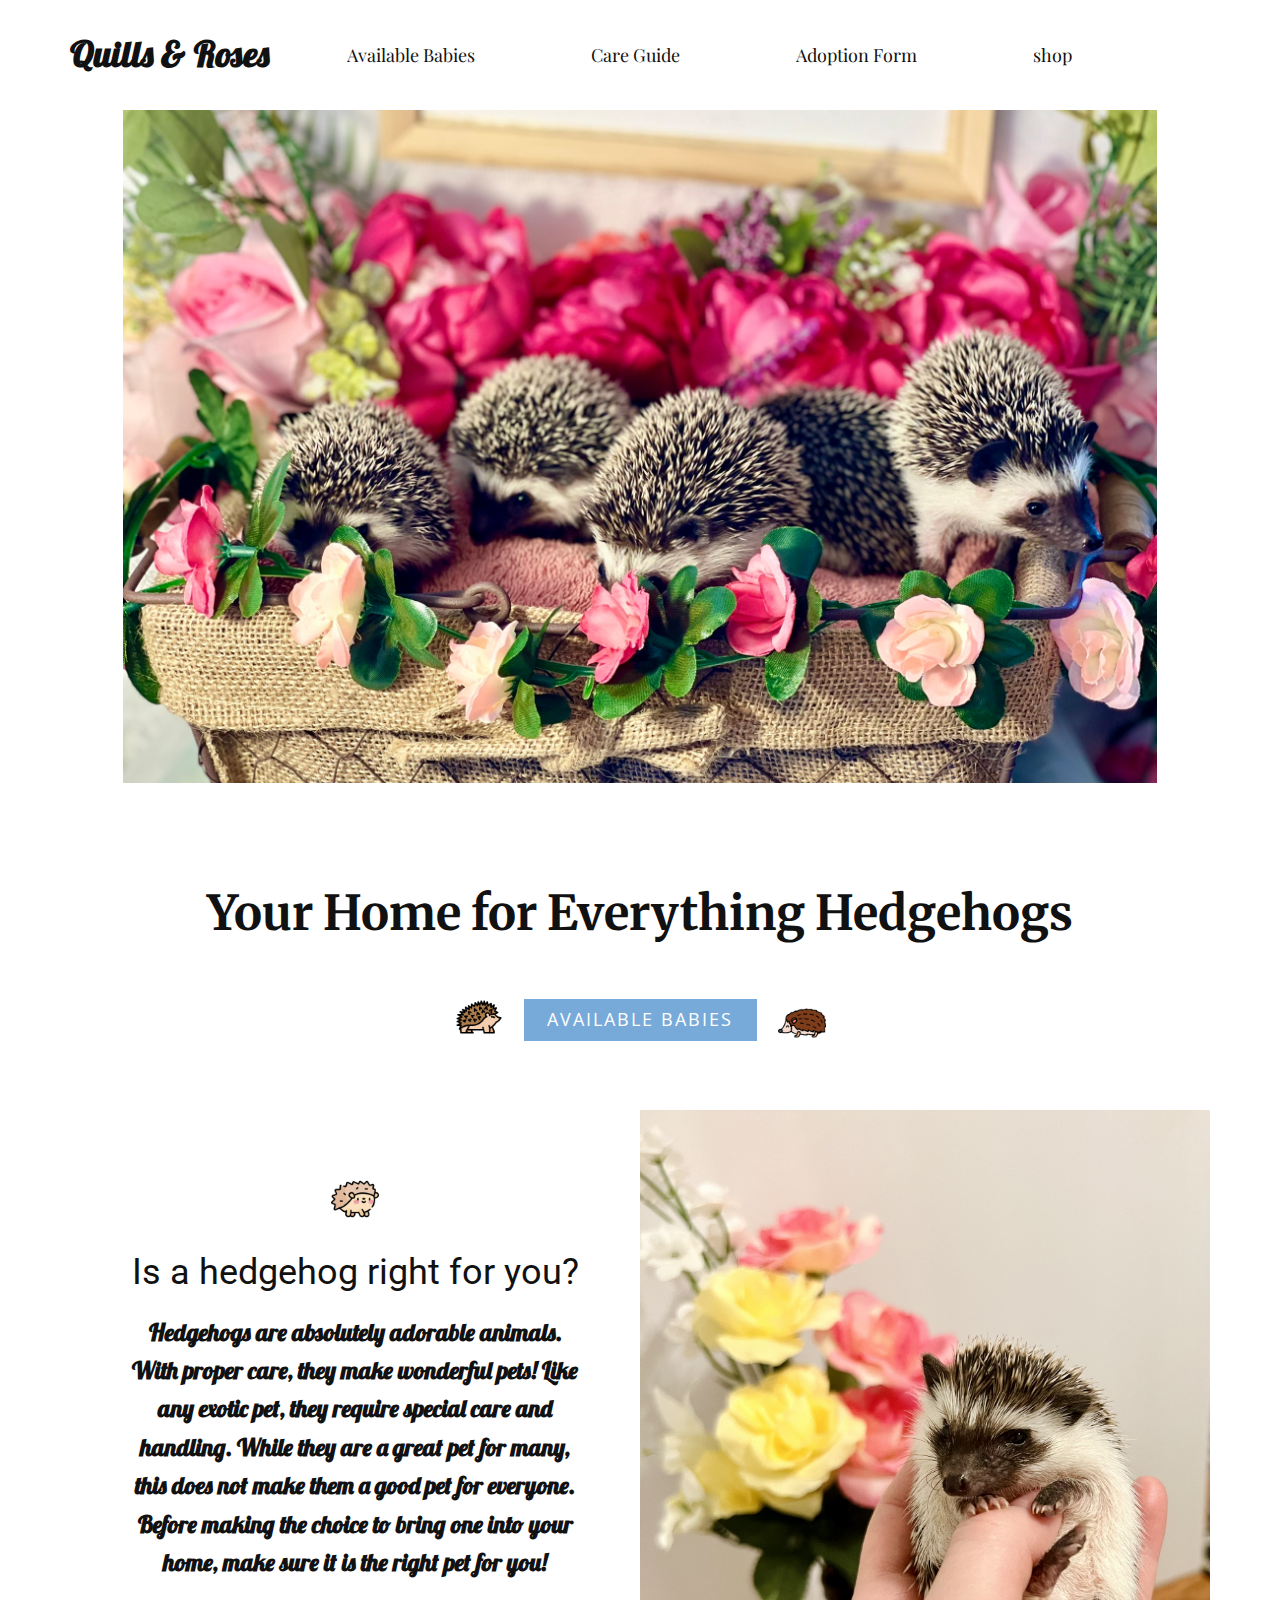
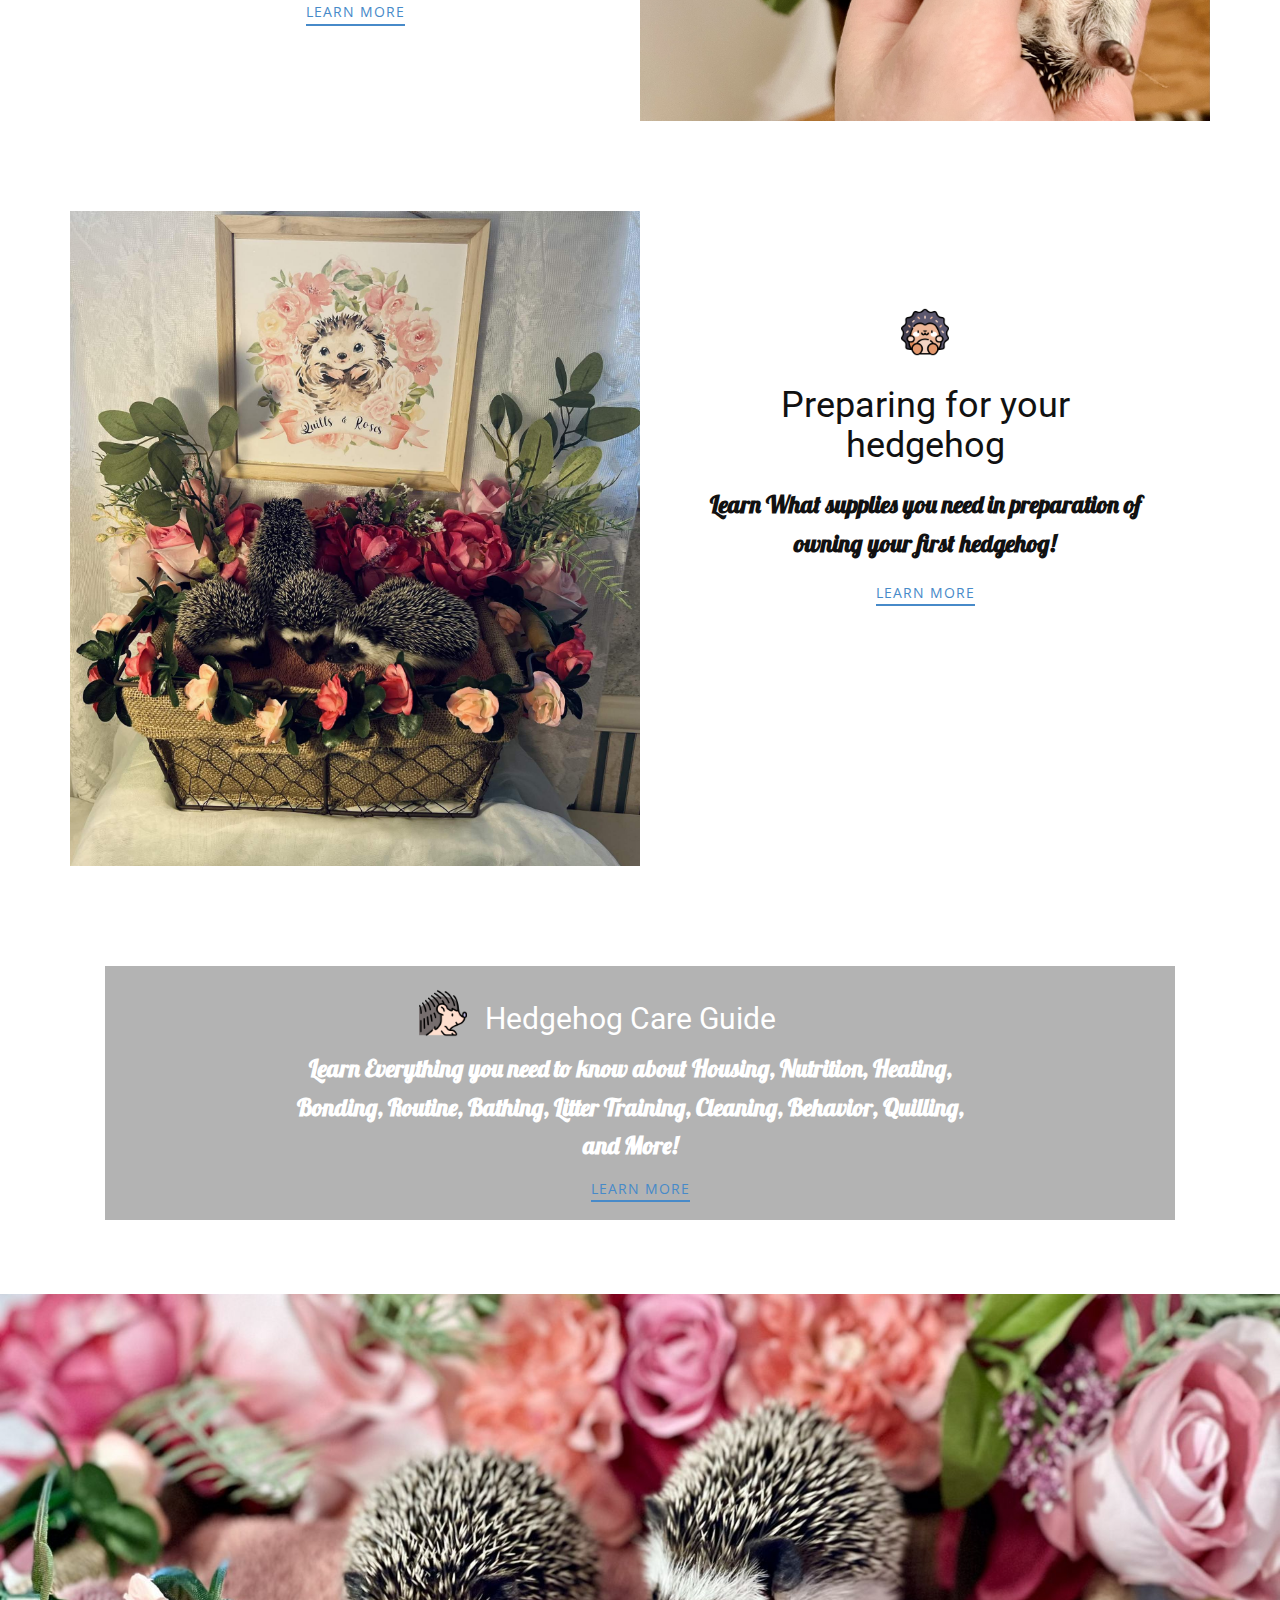
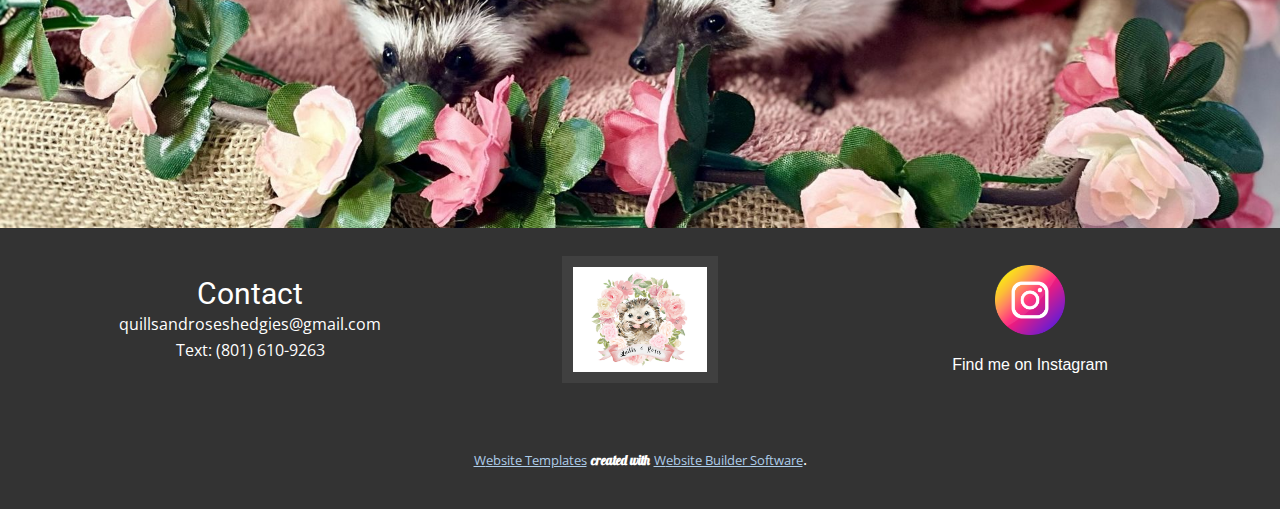
==== index.html @ 2d9df9f0 "Updated footer and hyperlinks" ====
<!DOCTYPE html>
<html style="font-size: 16px;" lang="en"><head>
    <meta name="viewport" content="width=device-width, initial-scale=1.0">
    <meta charset="utf-8">
    <meta name="keywords" content="Design Perfection, ​Take a look on instagram">
    <meta name="description" content="">
    <title>Home</title>
    <link rel="stylesheet" href="nicepage.css" media="screen">
<link rel="stylesheet" href="Home.css" media="screen">
    <script class="u-script" type="text/javascript" src="jquery.js" defer=""></script>
    <script class="u-script" type="text/javascript" src="nicepage.js" defer=""></script>
    <meta name="generator" content="Nicepage 4.20.1, nicepage.com">
    <link id="u-theme-google-font" rel="stylesheet" href="https://fonts.googleapis.com/css?family=Roboto:100,100i,300,300i,400,400i,500,500i,700,700i,900,900i|Open+Sans:300,300i,400,400i,500,500i,600,600i,700,700i,800,800i">
    <link id="u-page-google-font" rel="stylesheet" href="https://fonts.googleapis.com/css?family=Merriweather:300,300i,400,400i,700,700i,900,900i|Lobster:400|Playfair+Display:400,400i,500,500i,600,600i,700,700i,800,800i,900,900i">
    
    
    
    
    
    
    
    <script type="application/ld+json">{
		"@context": "http://schema.org",
		"@type": "Organization",
		"name": "",
		"logo": "images/IMG-0346.PNG",
		"sameAs": [
				"https://instagram.com/name"
		]
}</script>
    <meta name="theme-color" content="#478ac9">
    <meta property="og:title" content="Home">
    <meta property="og:type" content="website">
  </head>
  <body data-home-page="Home.html" data-home-page-title="Home" class="u-body u-xl-mode" data-lang="en"><header class="u-clearfix u-header u-header" id="sec-00ad"><div class="u-clearfix u-sheet u-sheet-1">
        <p class="u-text u-text-default u-text-1">
          <a class="u-active-none u-border-none u-btn u-button-link u-button-style u-hover-none u-none u-text-body-color u-btn-1" href="Home.html">Quills &amp; Roses</a>
        </p>
        <nav class="u-menu u-menu-one-level u-offcanvas u-menu-1">
          <div class="menu-collapse u-custom-font u-font-playfair-display" style="font-size: 1.125rem; letter-spacing: 0px;">
            <a class="u-button-style u-custom-left-right-menu-spacing u-custom-padding-bottom u-custom-top-bottom-menu-spacing u-nav-link u-text-active-palette-1-base u-text-hover-palette-2-base" href="#">
              <svg class="u-svg-link" viewBox="0 0 24 24"><use xmlns:xlink="http://www.w3.org/1999/xlink" xlink:href="#menu-hamburger"></use></svg>
              <svg class="u-svg-content" version="1.1" id="menu-hamburger" viewBox="0 0 16 16" x="0px" y="0px" xmlns:xlink="http://www.w3.org/1999/xlink" xmlns="http://www.w3.org/2000/svg"><g><rect y="1" width="16" height="2"></rect><rect y="7" width="16" height="2"></rect><rect y="13" width="16" height="2"></rect>
</g></svg>
            </a>
          </div>
          <div class="u-custom-menu u-nav-container">
            <ul class="u-custom-font u-font-playfair-display u-nav u-unstyled u-nav-1"><li class="u-nav-item"><a class="u-button-style u-nav-link u-text-active-palette-1-base u-text-hover-palette-2-base" href="Available-Babies.html" style="padding: 10px 58px;">Available Babies</a>
</li><li class="u-nav-item"><a class="u-button-style u-nav-link u-text-active-palette-1-base u-text-hover-palette-2-base" href="Guides.html" style="padding: 10px 58px;">Care Guide</a>
</li><li class="u-nav-item"><a class="u-button-style u-nav-link u-text-active-palette-1-base u-text-hover-palette-2-base" href="Adoption-Form.html" style="padding: 10px 58px;">Adoption Form</a>
</li><li class="u-nav-item"><a class="u-button-style u-nav-link u-text-active-palette-1-base u-text-hover-palette-2-base" href="Shop.html" style="padding: 10px 58px;">shop</a>
</li></ul>
          </div>
          <div class="u-custom-menu u-nav-container-collapse">
            <div class="u-black u-container-style u-inner-container-layout u-opacity u-opacity-95 u-sidenav">
              <div class="u-inner-container-layout u-sidenav-overflow">
                <div class="u-menu-close"></div>
                <ul class="u-align-center u-nav u-popupmenu-items u-unstyled u-nav-2"><li class="u-nav-item"><a class="u-button-style u-nav-link" href="Available-Babies.html">Available Babies</a>
</li><li class="u-nav-item"><a class="u-button-style u-nav-link" href="Guides.html">Care Guide</a>
</li><li class="u-nav-item"><a class="u-button-style u-nav-link" href="Adoption-Form.html">Adoption Form</a>
</li><li class="u-nav-item"><a class="u-button-style u-nav-link" href="Shop.html">shop</a>
</li></ul>
              </div>
            </div>
            <div class="u-black u-menu-overlay u-opacity u-opacity-70"></div>
          </div>
        </nav>
      </div></header>
    <section class="u-clearfix u-section-1" id="sec-2b39">
      <div class="u-clearfix u-sheet u-sheet-1">
        <img class="u-image u-image-default u-image-1" src="images/IMG-0124.jpg" alt="" data-image-width="2100" data-image-height="1574">
      </div>
    </section>
    <section class="u-align-center u-clearfix u-section-2" id="sec-dc2c">
      <div class="u-clearfix u-sheet u-sheet-1">
        <h1 class="u-custom-font u-font-merriweather u-text u-text-default u-text-1">Your Home for Everything Hedgehogs</h1>
        <a href="Available-Babies.html" class="u-border-none u-btn u-btn-rectangle u-button-style u-color-scheme-summer-time u-color-style-multicolor-1 u-palette-1-light-1 u-radius-0 u-btn-1">Available babies</a><span class="u-file-icon u-icon u-icon-1"><img src="images/1998675.png" alt=""></span><span class="u-file-icon u-icon u-icon-2"><img src="images/3380751.png" alt=""></span>
      </div>
    </section>
    <section class="u-clearfix u-section-3" id="sec-f114">
      <div class="u-clearfix u-sheet u-sheet-1">
        <div class="u-clearfix u-expanded-width u-gutter-0 u-layout-wrap u-layout-wrap-1">
          <div class="u-layout" style="">
            <div class="u-layout-row" style="">
              <div class="u-align-center u-container-style u-layout-cell u-left-cell u-size-30 u-size-xs-60 u-white u-layout-cell-1" src="">
                <div class="u-container-layout u-container-layout-1"><span class="u-file-icon u-icon u-text-palette-1-base u-icon-1"><img src="images/3506917.png" alt=""></span>
                  <h2 class="u-text u-text-1"> Is a hedgehog right for you?</h2>
                  <p class="u-text u-text-2"> Hedgehogs are absolutely adorable animals. With proper care, they make wonderful pets! Like any exotic pet, they require special care and handling. While they are a great pet for many, this does not make them a good pet for everyone. Before making the choice to bring one into your home, make sure it is the right pet for you! </p>
                  <a href="Guides.html#carousel_e2c2" class="u-active-none u-border-2 u-border-no-left u-border-no-right u-border-no-top u-border-palette-1-base u-btn u-btn-rectangle u-button-style u-hover-none u-none u-btn-1">learn more</a>
                </div>
              </div>
              <div class="u-align-center u-container-style u-image u-layout-cell u-right-cell u-size-30 u-size-xs-60 u-image-1" src="" data-image-width="2373" data-image-height="2747">
                <div class="u-container-layout u-valign-middle u-container-layout-2" src=""></div>
              </div>
            </div>
          </div>
        </div>
      </div>
    </section>
    <section class="u-clearfix u-section-4" id="sec-fbfc">
      <div class="u-clearfix u-sheet u-sheet-1">
        <div class="u-clearfix u-expanded-width u-gutter-0 u-layout-wrap u-layout-wrap-1">
          <div class="u-layout" style="">
            <div class="u-layout-row" style="">
              <div class="u-align-center u-container-style u-image u-layout-cell u-left-cell u-size-30 u-size-xs-60 u-image-1" src="" data-image-width="2756" data-image-height="3024">
                <div class="u-container-layout u-valign-middle u-container-layout-1" src=""></div>
              </div>
              <div class="u-align-center u-container-style u-layout-cell u-right-cell u-size-30 u-size-xs-60 u-white u-layout-cell-2" src="">
                <div class="u-container-layout u-container-layout-2"><span class="u-file-icon u-icon u-text-palette-1-base u-icon-1"><img src="images/2658093.png" alt=""></span>
                  <h2 class="u-text u-text-1"> Preparing for your hedgehog</h2>
                  <p class="u-text u-text-2">Learn What supplies you need in preparation of owning your first hedgehog!</p>
                  <a href="Guides.html#carousel_c0c2" class="u-active-none u-border-2 u-border-no-left u-border-no-right u-border-no-top u-border-palette-1-base u-btn u-btn-rectangle u-button-style u-hover-none u-none u-btn-1">learn more</a>
                </div>
              </div>
            </div>
          </div>
        </div>
      </div>
    </section>
    <section class="u-align-center u-clearfix u-section-5" id="carousel_c298">
      <div class="u-clearfix u-sheet u-sheet-1">
        <div class="u-container-style u-grey-30 u-group u-shape-rectangle u-group-1">
          <div class="u-container-layout u-valign-bottom u-container-layout-1">
            <h3 class="u-text u-text-default u-text-1"> Hedgehog Care Guide</h3><span class="u-file-icon u-icon u-icon-1"><img src="images/4310524.png" alt=""></span>
            <p class="u-align-center u-text u-text-2">Learn Everything you need to know about Housing, Nutrition, Heating, Bonding, Routine, Bathing, Litter Training, Cleaning, Behavior, Quilling, and More!</p>
            <a href="Guides.html#sec-7b4c" class="u-active-none u-border-2 u-border-no-left u-border-no-right u-border-no-top u-border-palette-1-base u-btn u-btn-rectangle u-button-style u-hover-none u-none u-btn-1">learn more</a>
          </div>
        </div>
      </div>
    </section>
    <section class="u-clearfix u-container-align-center u-image u-section-6" id="sec-c4d1" data-image-width="2048" data-image-height="1536">
      <div class="u-clearfix u-sheet u-sheet-1"></div>
    </section>
    
    
    <footer class="u-clearfix u-footer u-grey-80" id="sec-e8e6"><div class="u-clearfix u-sheet u-valign-middle u-sheet-1">
        <div class="u-clearfix u-expanded-width u-gutter-30 u-layout-wrap u-layout-wrap-1">
          <div class="u-gutter-0 u-layout">
            <div class="u-layout-row">
              <div class="u-align-center-sm u-align-center-xs u-align-left-md u-align-left-xl u-container-style u-layout-cell u-left-cell u-size-20 u-size-30-md u-layout-cell-1">
                <div class="u-container-layout u-valign-middle u-container-layout-1"><!--position-->
                  <div data-position="" class="u-position"><!--block-->
                    <div class="u-block">
                      <div class="u-block-container u-clearfix"><!--block_header-->
                        <h5 class="u-align-center u-block-header u-text u-text-1"><!--block_header_content--> Contact<!--/block_header_content--></h5><!--/block_header--><!--block_content-->
                        <div class="u-align-center u-block-content u-text"><!--block_content_content--><b></b><b></b><b></b>quillsandroseshedgies@gmail.com<br>
                          <span style="font-size: 1rem;">Text: (801) 610-9263</span><!--/block_content_content-->
                        </div><!--/block_content-->
                      </div>
                    </div><!--/block-->
                  </div><!--/position-->
                </div>
              </div>
              <div class="u-align-center-sm u-align-right-md u-container-style u-layout-cell u-size-20 u-size-30-md u-layout-cell-2">
                <div class="u-container-layout u-valign-middle u-container-layout-2">
                  <a href="Home.html" class="u-border-11 u-border-grey-75 u-image u-logo u-image-1" data-image-width="2363" data-image-height="1838" title="Home">
                    <img src="images/IMG-0346.PNG" class="u-logo-image u-logo-image-1">
                  </a>
                </div>
              </div>
              <div class="u-align-center-sm u-align-center-xs u-align-left-md u-align-right-lg u-align-right-xl u-container-style u-layout-cell u-right-cell u-size-20 u-size-30-md u-layout-cell-3">
                <div class="u-container-layout u-container-layout-3">
                  <div class="u-social-icons u-spacing-9 u-social-icons-1">
                    <a class="u-social-url" title="instagram" target="_blank" href="https://instagram.com/name"><span class="u-file-icon u-icon u-social-icon u-social-instagram u-icon-1"><img src="images/3955024.png" alt=""></span>
                    </a>
                  </div>
                  <p class="u-custom-font u-font-arial u-text u-text-default u-text-3">Find me on Instagram</p>
                </div>
              </div>
            </div>
          </div>
        </div>
      </div></footer>
    <section class="u-backlink u-clearfix u-grey-80">
      <a class="u-link" href="https://nicepage.com/website-templates" target="_blank">
        <span>Website Templates</span>
      </a>
      <p class="u-text">
        <span>created with</span>
      </p>
      <a class="u-link" href="" target="_blank">
        <span>Website Builder Software</span>
      </a>. 
    </section>
  
</body></html>
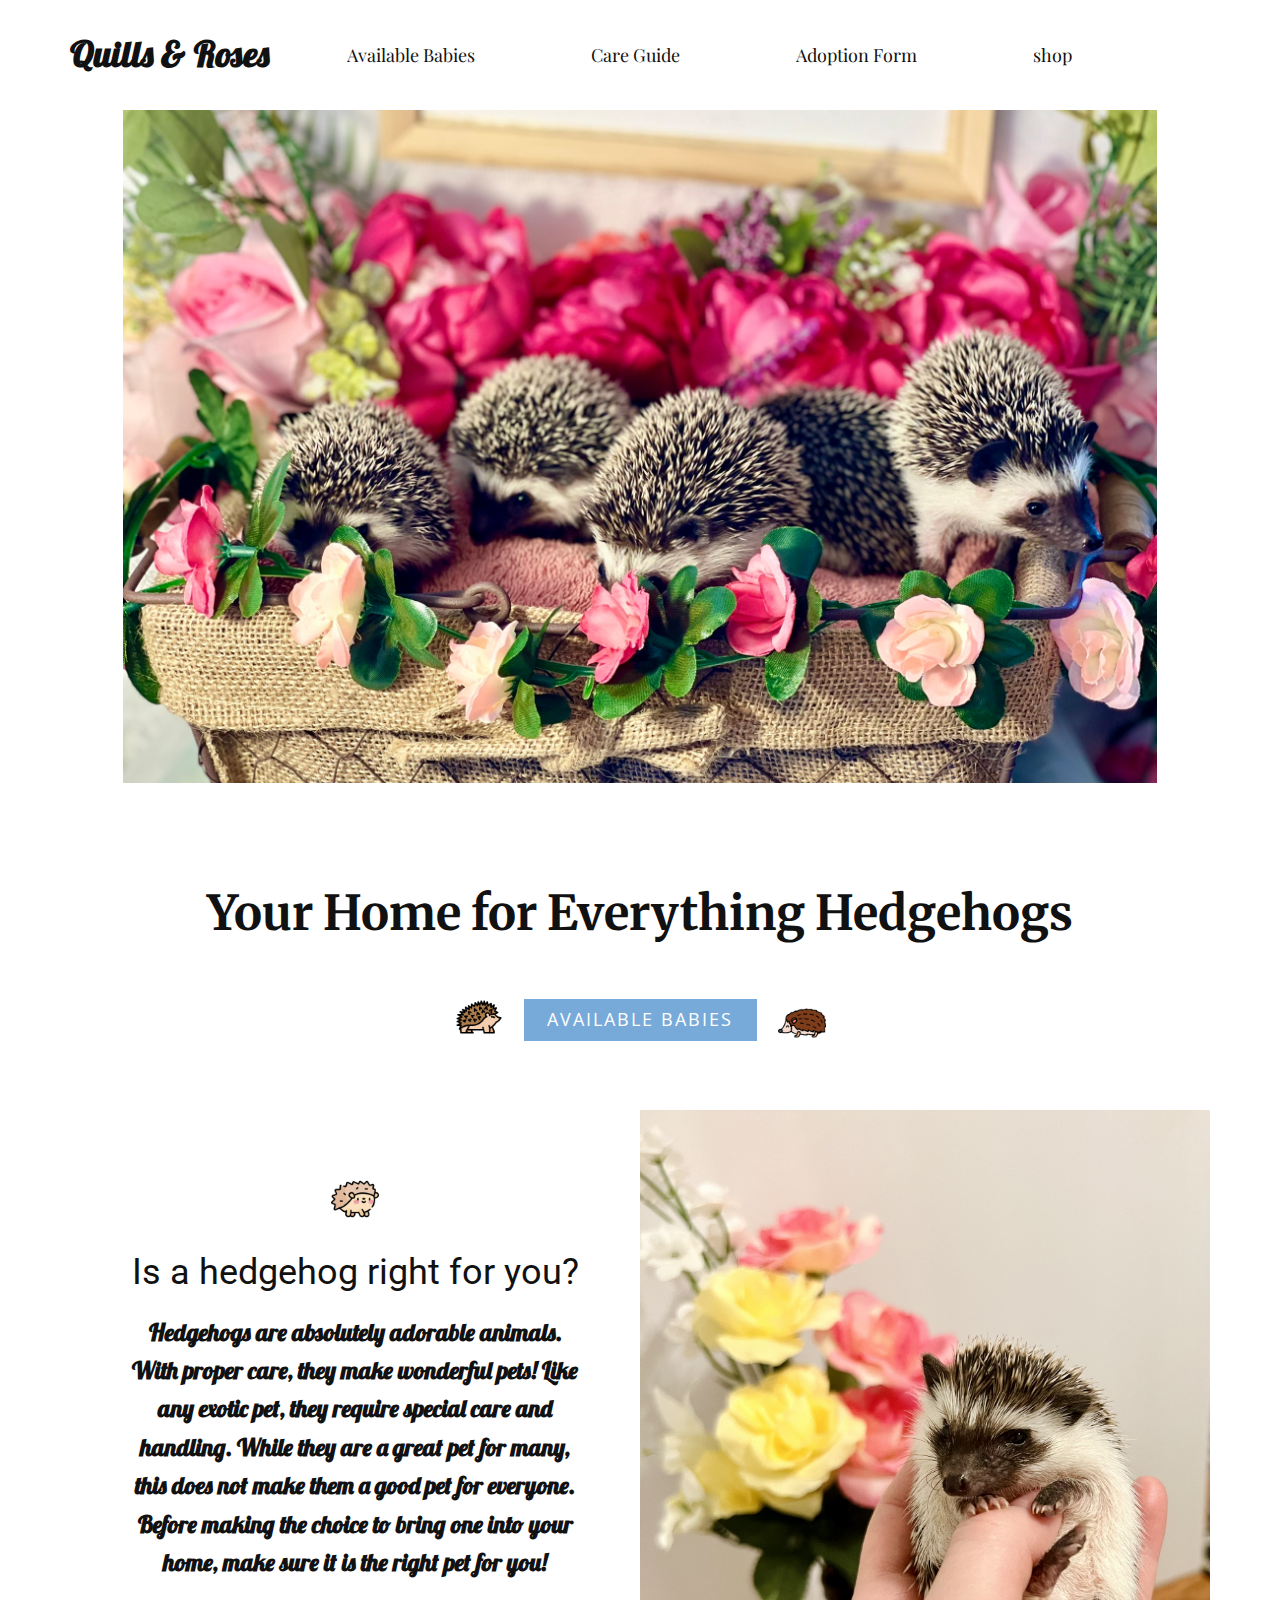
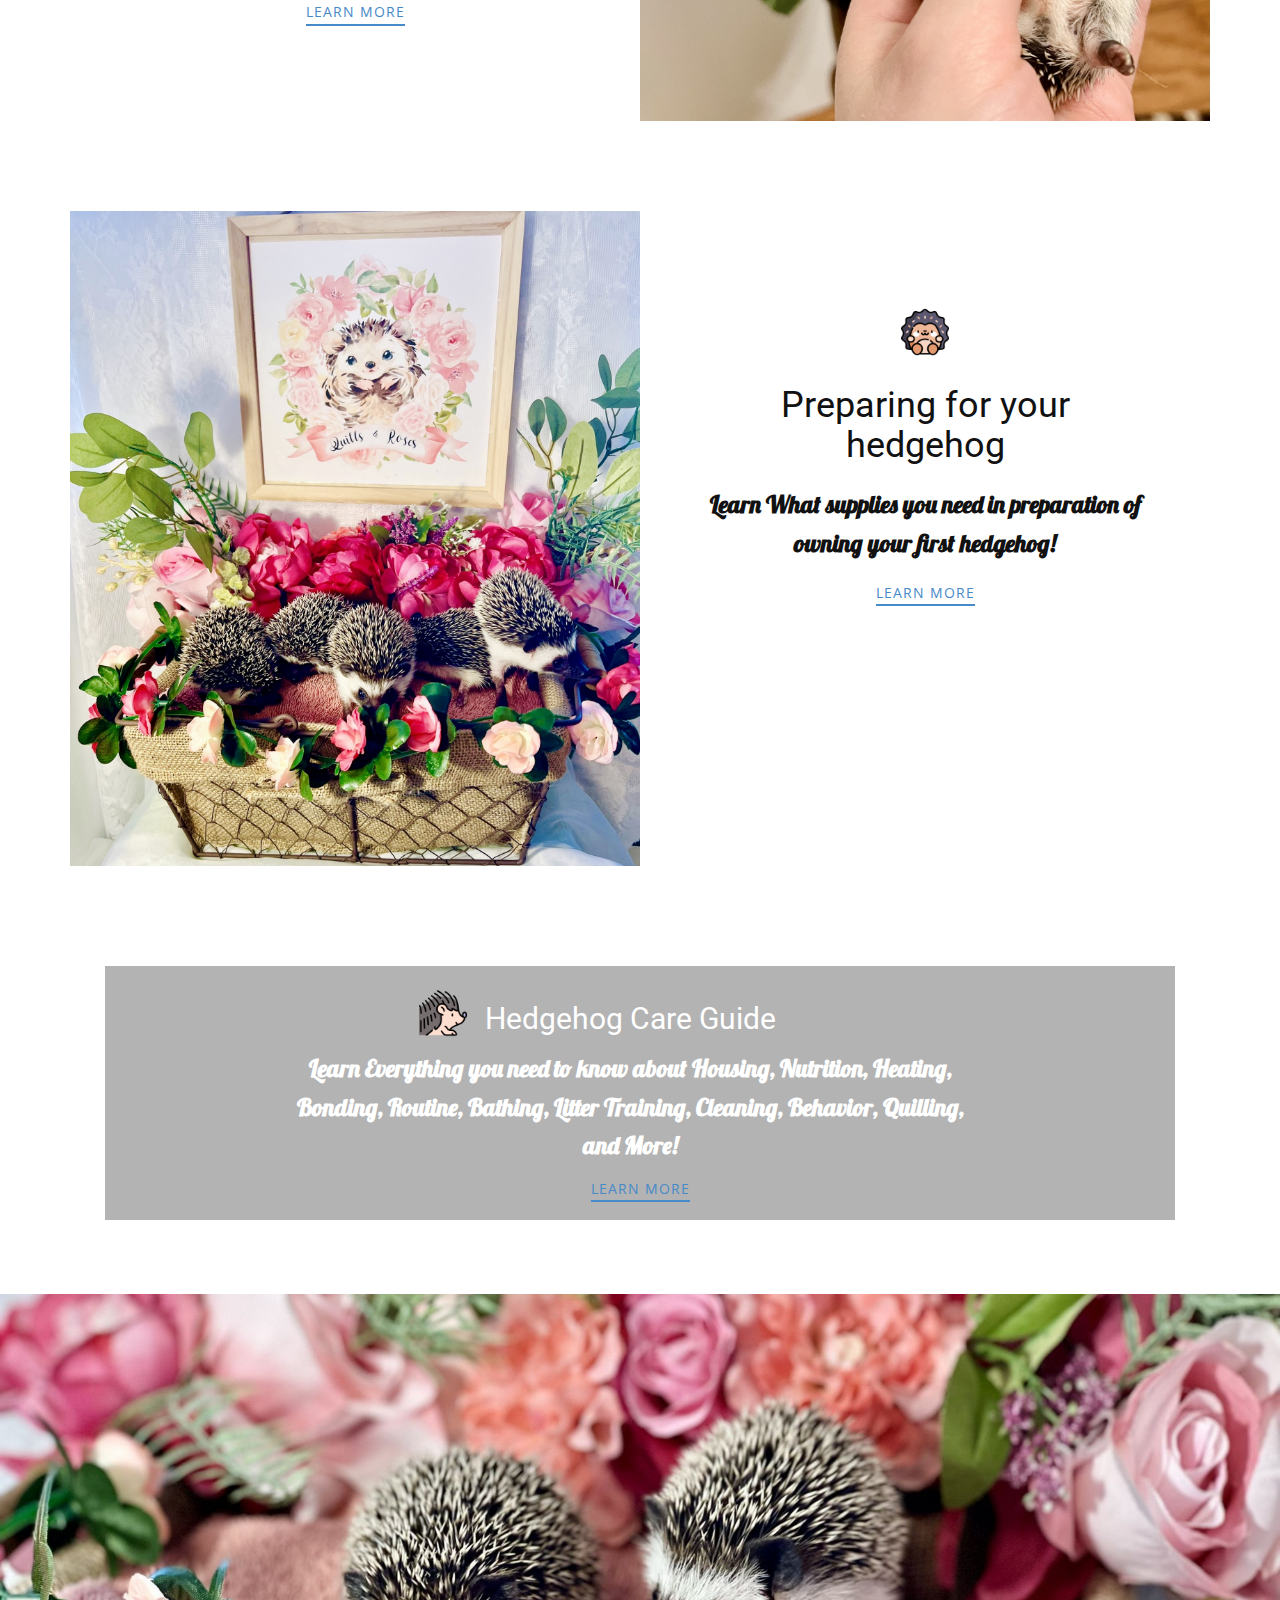
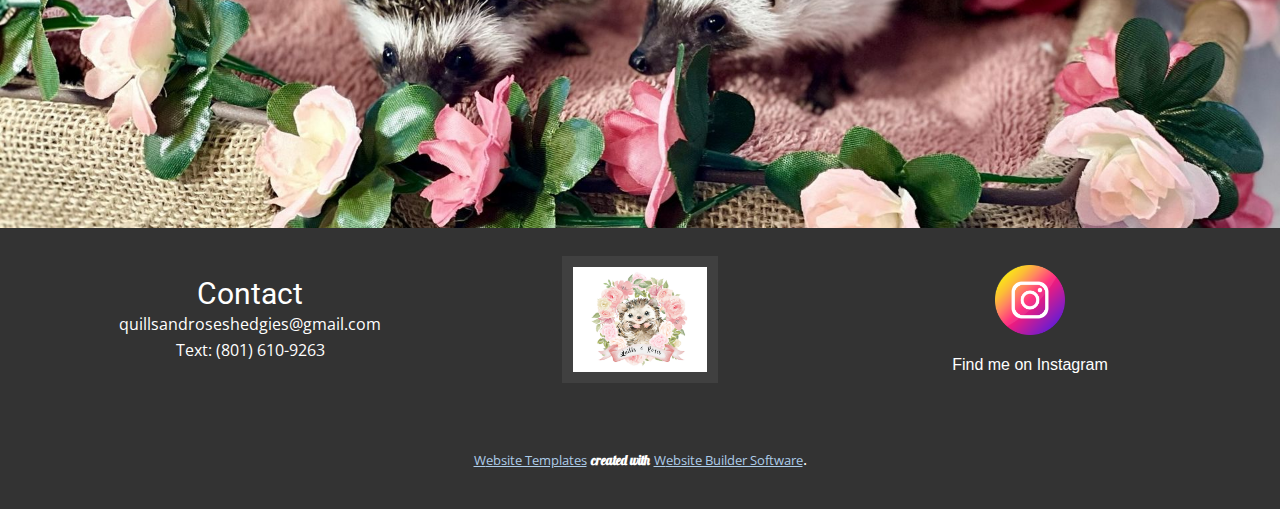
==== commit ea8c33c0: "Update 1.4" ====
--- a/index.html
+++ b/index.html
@@ -102,7 +102,7 @@
         <div class="u-clearfix u-expanded-width u-gutter-0 u-layout-wrap u-layout-wrap-1">
           <div class="u-layout" style="">
             <div class="u-layout-row" style="">
-              <div class="u-align-center u-container-style u-image u-layout-cell u-left-cell u-size-30 u-size-xs-60 u-image-1" src="" data-image-width="2756" data-image-height="3024">
+              <div class="u-align-center u-container-style u-image u-layout-cell u-left-cell u-size-30 u-size-xs-60 u-image-1" src="" data-image-width="1684" data-image-height="1974">
                 <div class="u-container-layout u-valign-middle u-container-layout-1" src=""></div>
               </div>
               <div class="u-align-center u-container-style u-layout-cell u-right-cell u-size-30 u-size-xs-60 u-white u-layout-cell-2" src="">
--- a/Home.css
+++ b/Home.css
@@ -266,7 +266,7 @@
 
 .u-section-4 .u-image-1 {
   min-height: 655px;
-  background-image: url("images/unnamed.jpg");
+  background-image: url("images/IMG-0121.jpg");
   background-position: 50% 50%;
 }
 
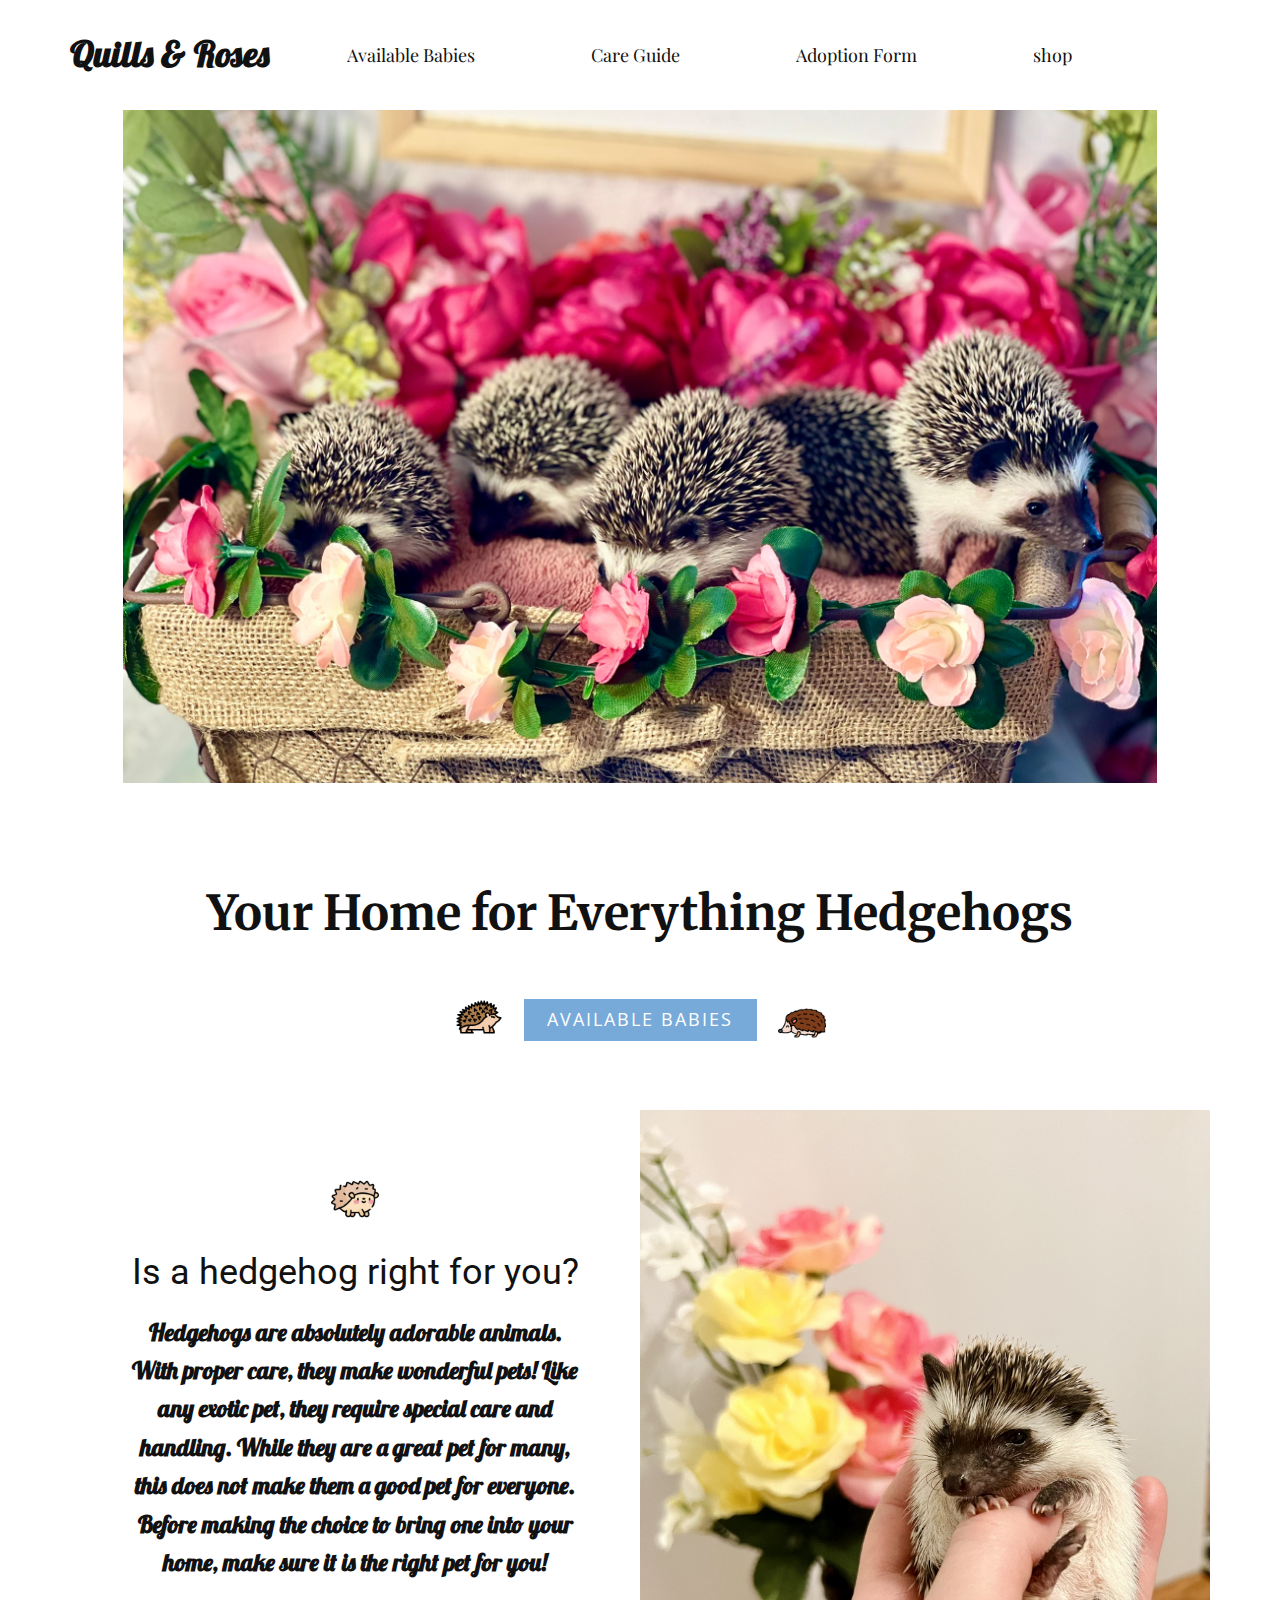
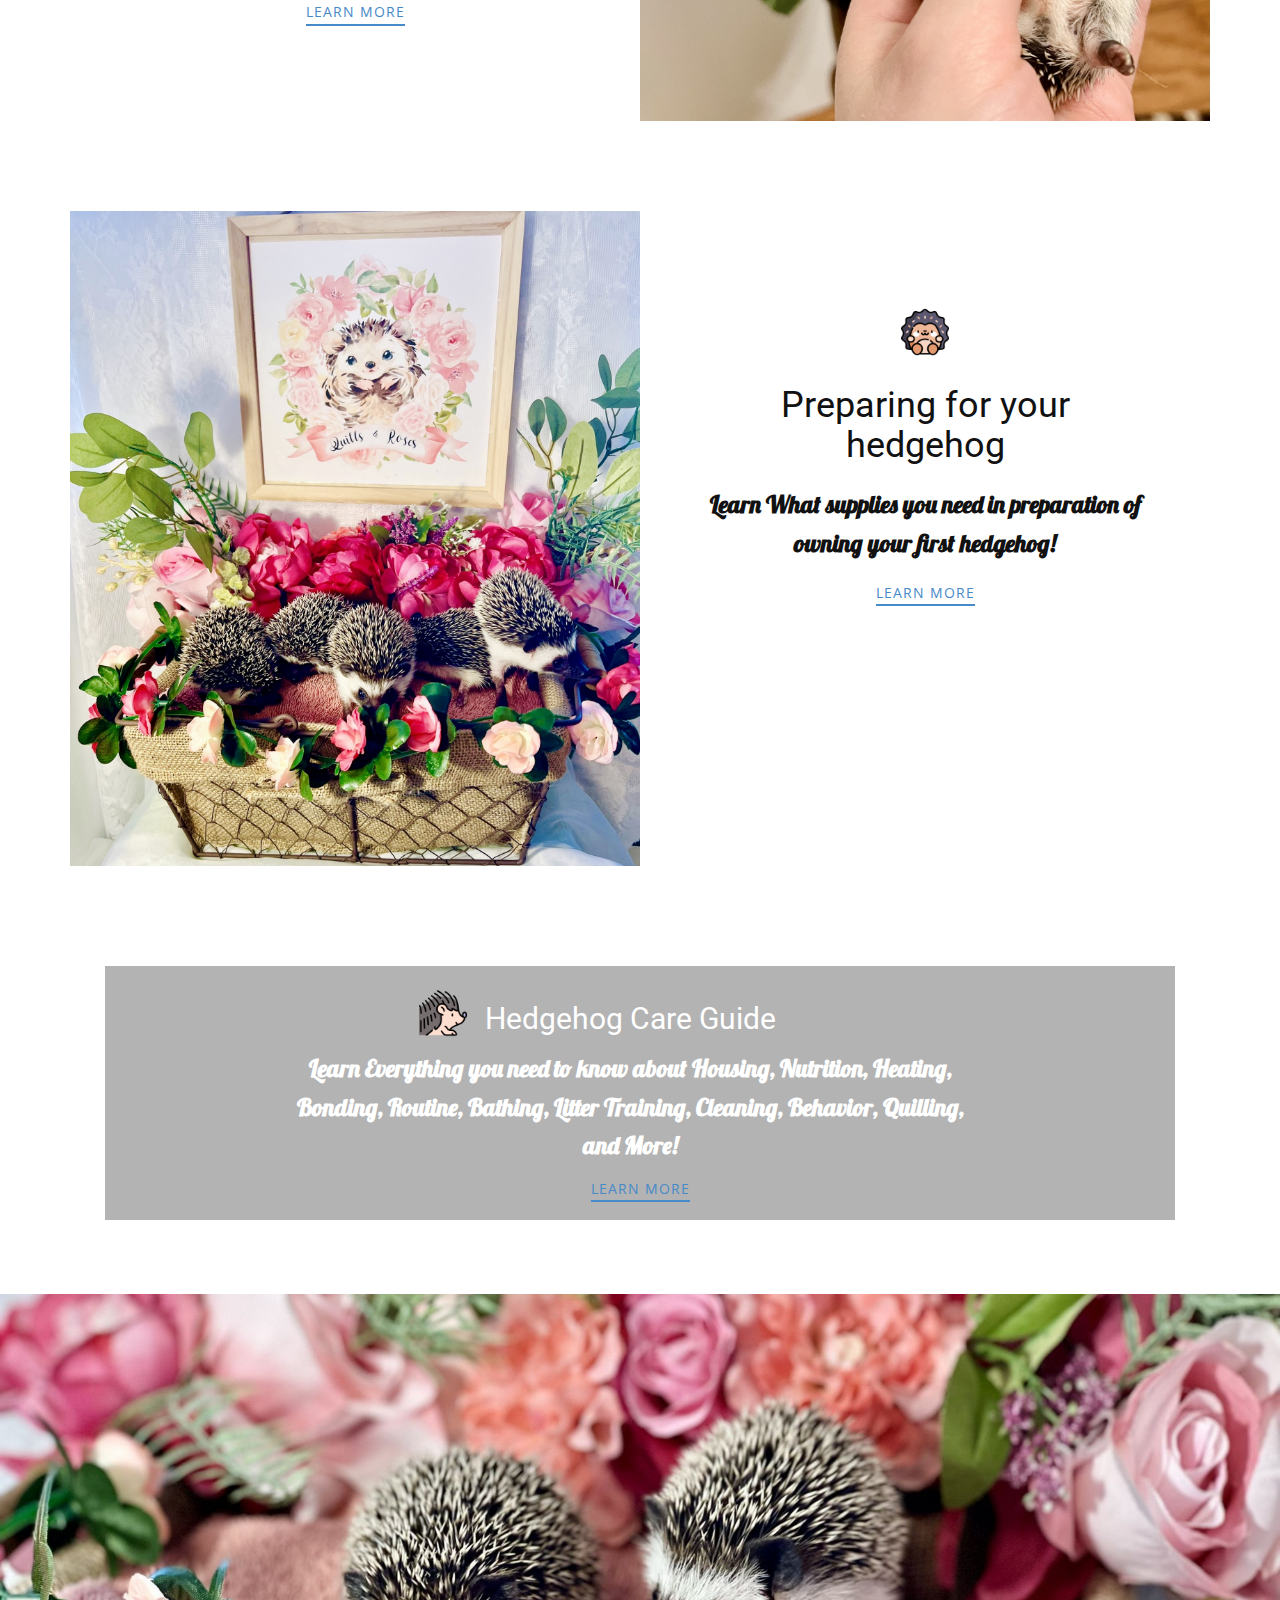
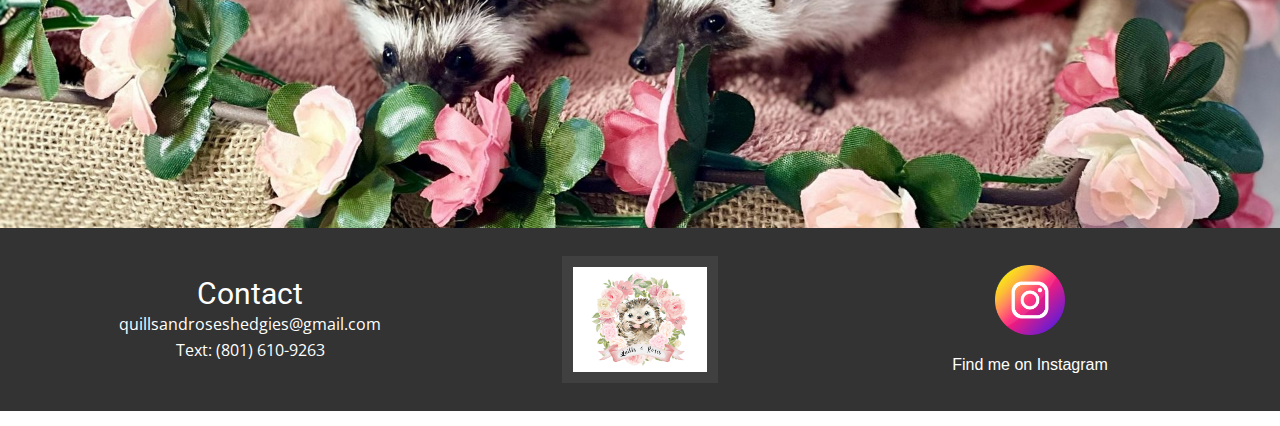
==== commit 6c2c7aa3: "delete nicepage footer" ====
--- a/index.html
+++ b/index.html
@@ -171,16 +171,5 @@
           </div>
         </div>
       </div></footer>
-    <section class="u-backlink u-clearfix u-grey-80">
-      <a class="u-link" href="https://nicepage.com/website-templates" target="_blank">
-        <span>Website Templates</span>
-      </a>
-      <p class="u-text">
-        <span>created with</span>
-      </p>
-      <a class="u-link" href="" target="_blank">
-        <span>Website Builder Software</span>
-      </a>. 
-    </section>
   
 </body></html>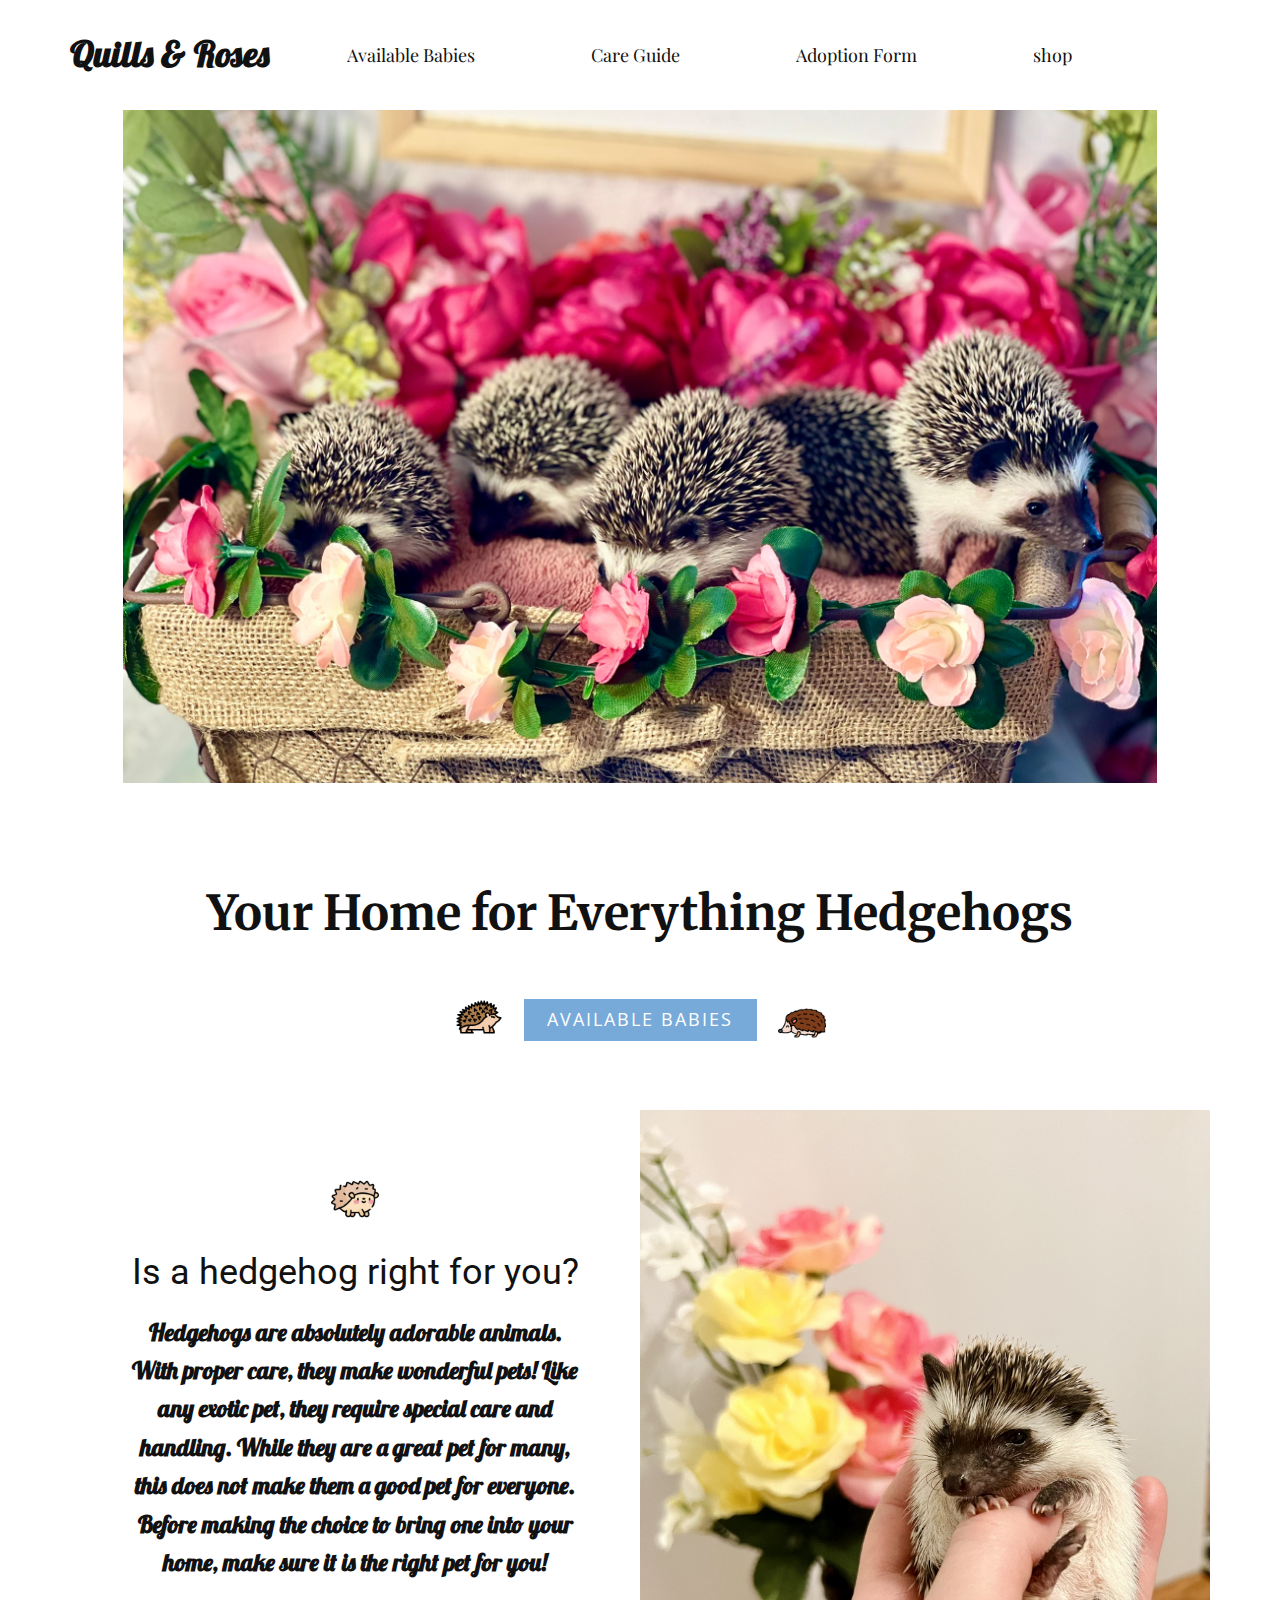
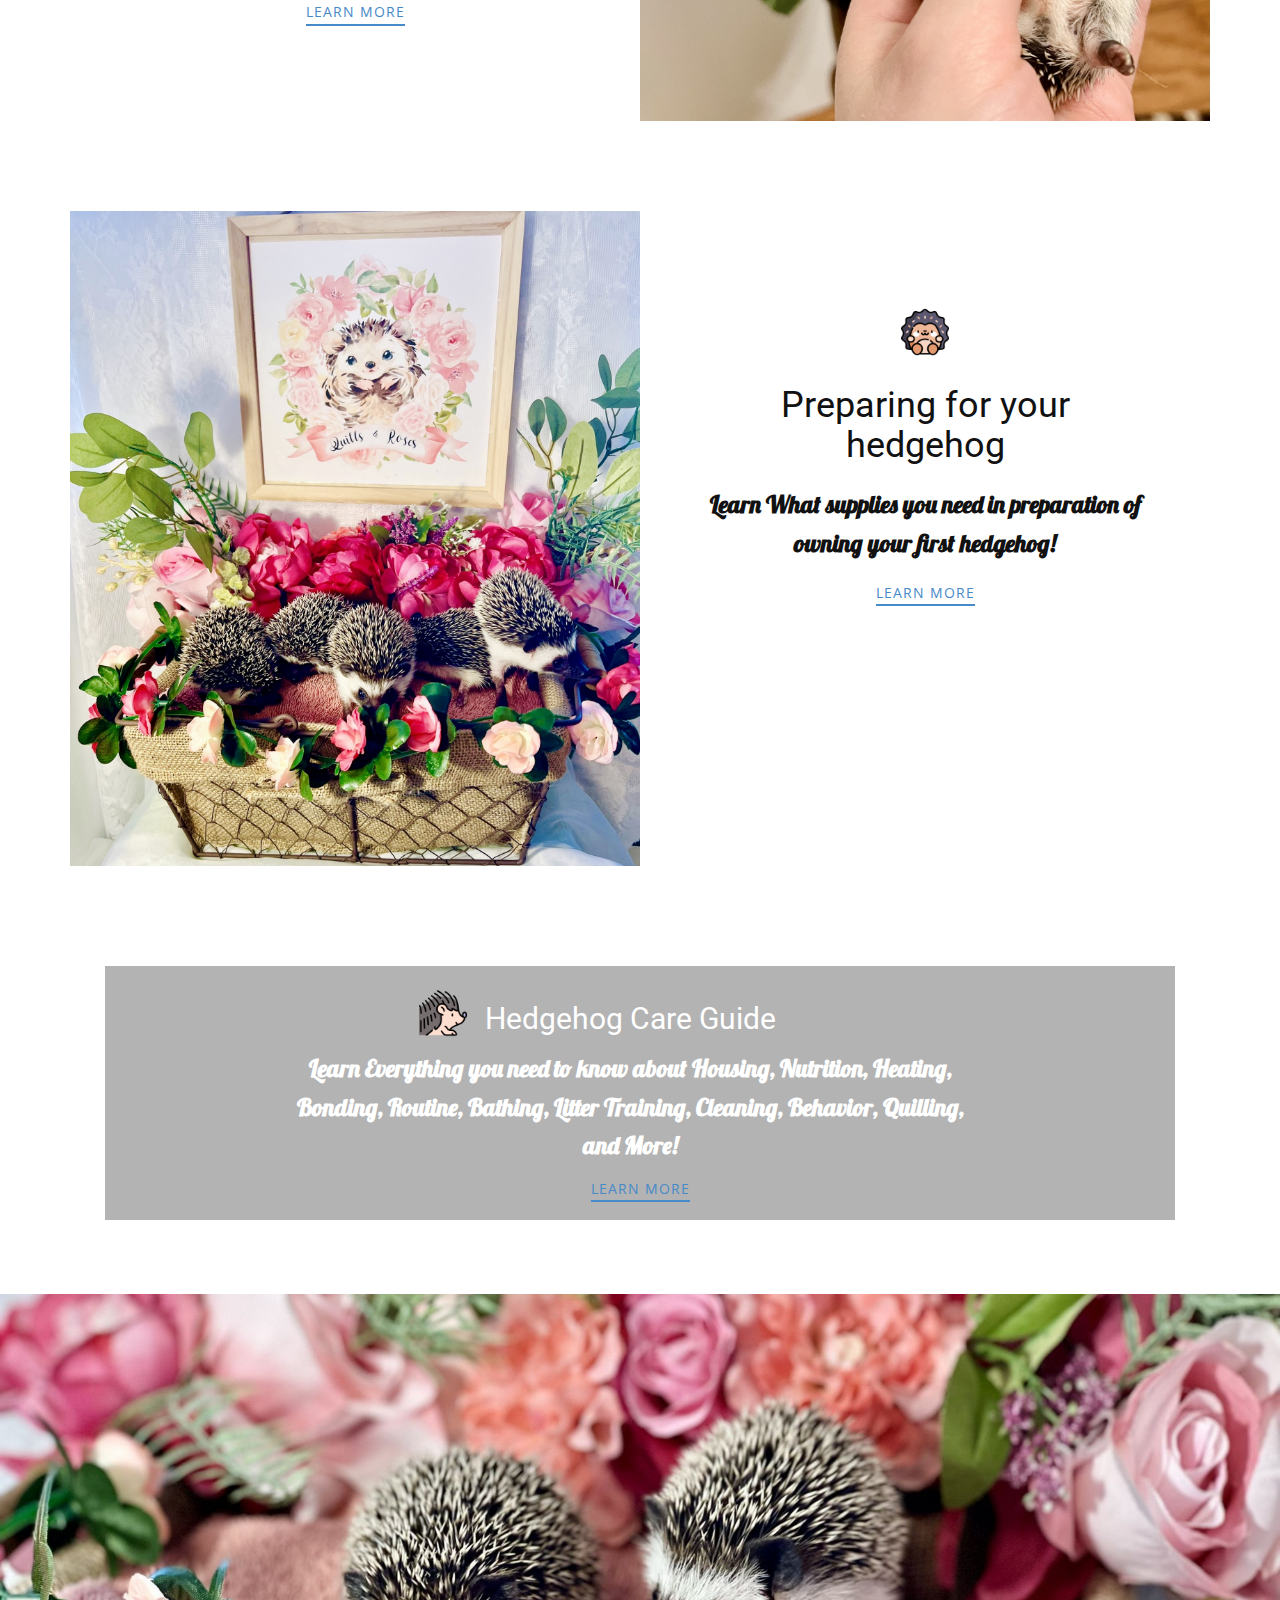
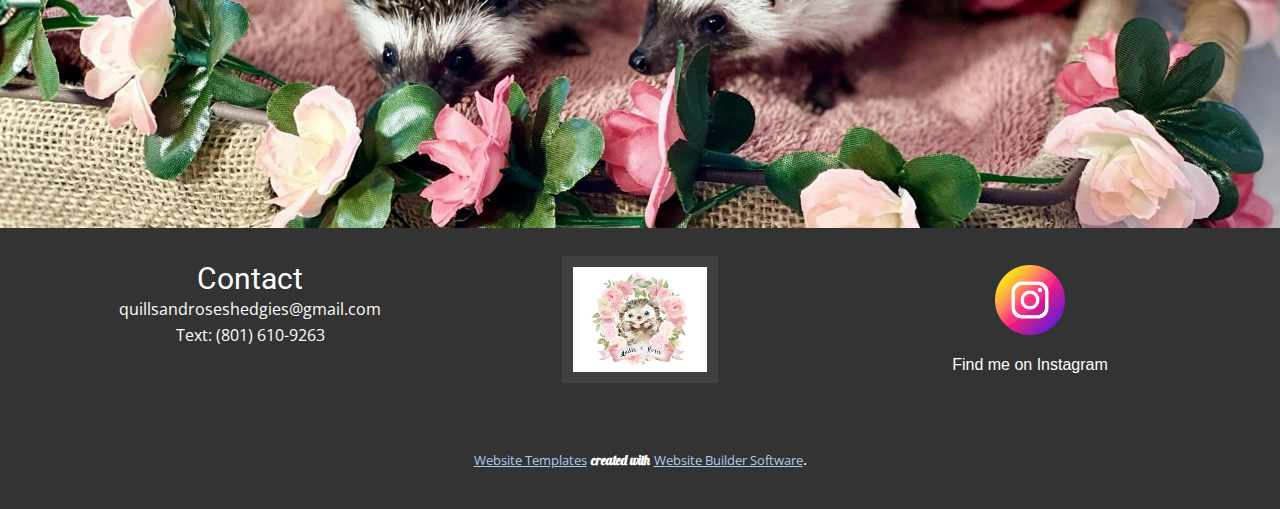
==== commit 26e5085f: "Mobile Friendly" ====
--- a/index.html
+++ b/index.html
@@ -32,7 +32,7 @@
     <meta property="og:title" content="Home">
     <meta property="og:type" content="website">
   </head>
-  <body data-home-page="Home.html" data-home-page-title="Home" class="u-body u-xl-mode" data-lang="en"><header class="u-clearfix u-header u-header" id="sec-00ad"><div class="u-clearfix u-sheet u-sheet-1">
+  <body data-home-page="Home.html" data-home-page-title="Home" class="u-body u-xl-mode" data-lang="en"><header class="u-clearfix u-header u-header" id="sec-00ad"><div class="u-clearfix u-sheet u-valign-middle-xs u-sheet-1">
         <p class="u-text u-text-default u-text-1">
           <a class="u-active-none u-border-none u-btn u-button-link u-button-style u-hover-none u-none u-text-body-color u-btn-1" href="Home.html">Quills &amp; Roses</a>
         </p>
@@ -78,7 +78,7 @@
       </div>
     </section>
     <section class="u-clearfix u-section-3" id="sec-f114">
-      <div class="u-clearfix u-sheet u-sheet-1">
+      <div class="u-clearfix u-sheet u-valign-middle-xs u-sheet-1">
         <div class="u-clearfix u-expanded-width u-gutter-0 u-layout-wrap u-layout-wrap-1">
           <div class="u-layout" style="">
             <div class="u-layout-row" style="">
@@ -98,7 +98,7 @@
       </div>
     </section>
     <section class="u-clearfix u-section-4" id="sec-fbfc">
-      <div class="u-clearfix u-sheet u-sheet-1">
+      <div class="u-clearfix u-sheet u-valign-middle-xs u-sheet-1">
         <div class="u-clearfix u-expanded-width u-gutter-0 u-layout-wrap u-layout-wrap-1">
           <div class="u-layout" style="">
             <div class="u-layout-row" style="">
@@ -119,8 +119,8 @@
     </section>
     <section class="u-align-center u-clearfix u-section-5" id="carousel_c298">
       <div class="u-clearfix u-sheet u-sheet-1">
-        <div class="u-container-style u-grey-30 u-group u-shape-rectangle u-group-1">
-          <div class="u-container-layout u-valign-bottom u-container-layout-1">
+        <div class="u-container-style u-expanded-width-xs u-grey-30 u-group u-shape-rectangle u-group-1">
+          <div class="u-container-layout u-valign-bottom-lg u-valign-bottom-md u-valign-bottom-sm u-valign-bottom-xl u-valign-top-xs u-container-layout-1">
             <h3 class="u-text u-text-default u-text-1"> Hedgehog Care Guide</h3><span class="u-file-icon u-icon u-icon-1"><img src="images/4310524.png" alt=""></span>
             <p class="u-align-center u-text u-text-2">Learn Everything you need to know about Housing, Nutrition, Heating, Bonding, Routine, Bathing, Litter Training, Cleaning, Behavior, Quilling, and More!</p>
             <a href="Guides.html#sec-7b4c" class="u-active-none u-border-2 u-border-no-left u-border-no-right u-border-no-top u-border-palette-1-base u-btn u-btn-rectangle u-button-style u-hover-none u-none u-btn-1">learn more</a>
@@ -133,13 +133,13 @@
     </section>
     
     
-    <footer class="u-clearfix u-footer u-grey-80" id="sec-e8e6"><div class="u-clearfix u-sheet u-valign-middle u-sheet-1">
+    <footer class="u-clearfix u-footer u-grey-80" id="sec-e8e6"><div class="u-clearfix u-sheet u-valign-middle-lg u-valign-middle-md u-valign-middle-sm u-valign-middle-xl u-sheet-1">
         <div class="u-clearfix u-expanded-width u-gutter-30 u-layout-wrap u-layout-wrap-1">
           <div class="u-gutter-0 u-layout">
             <div class="u-layout-row">
               <div class="u-align-center-sm u-align-center-xs u-align-left-md u-align-left-xl u-container-style u-layout-cell u-left-cell u-size-20 u-size-30-md u-layout-cell-1">
-                <div class="u-container-layout u-valign-middle u-container-layout-1"><!--position-->
-                  <div data-position="" class="u-position"><!--block-->
+                <div class="u-container-layout u-container-layout-1"><!--position-->
+                  <div data-position="" class="u-position u-position-1"><!--block-->
                     <div class="u-block">
                       <div class="u-block-container u-clearfix"><!--block_header-->
                         <h5 class="u-align-center u-block-header u-text u-text-1"><!--block_header_content--> Contact<!--/block_header_content--></h5><!--/block_header--><!--block_content-->
@@ -149,10 +149,11 @@
                       </div>
                     </div><!--/block-->
                   </div><!--/position-->
+                  <p class="u-custom-font u-font-arial u-text u-text-default u-text-grey-80 u-text-3"> 45 S State St, Orem, UT 84058</p>
                 </div>
               </div>
               <div class="u-align-center-sm u-align-right-md u-container-style u-layout-cell u-size-20 u-size-30-md u-layout-cell-2">
-                <div class="u-container-layout u-valign-middle u-container-layout-2">
+                <div class="u-container-layout u-valign-middle-lg u-valign-middle-md u-valign-middle-sm u-valign-middle-xl u-container-layout-2">
                   <a href="Home.html" class="u-border-11 u-border-grey-75 u-image u-logo u-image-1" data-image-width="2363" data-image-height="1838" title="Home">
                     <img src="images/IMG-0346.PNG" class="u-logo-image u-logo-image-1">
                   </a>
@@ -164,12 +165,23 @@
                     <a class="u-social-url" title="instagram" target="_blank" href="https://instagram.com/name"><span class="u-file-icon u-icon u-social-icon u-social-instagram u-icon-1"><img src="images/3955024.png" alt=""></span>
                     </a>
                   </div>
-                  <p class="u-custom-font u-font-arial u-text u-text-default u-text-3">Find me on Instagram</p>
+                  <p class="u-custom-font u-font-arial u-text u-text-default u-text-4">Find me on Instagram</p>
                 </div>
               </div>
             </div>
           </div>
         </div>
       </div></footer>
+    <section class="u-backlink u-clearfix u-grey-80">
+      <a class="u-link" href="https://nicepage.com/website-templates" target="_blank">
+        <span>Website Templates</span>
+      </a>
+      <p class="u-text">
+        <span>created with</span>
+      </p>
+      <a class="u-link" href="" target="_blank">
+        <span>Website Builder Software</span>
+      </a>. 
+    </section>
   
 </body></html>--- a/nicepage.css
+++ b/nicepage.css
@@ -38422,6 +38422,7 @@
 .u-header .u-nav-1 {
   font-weight: 400;
   font-size: 1.125rem;
+  letter-spacing: normal;
 }
 
 .u-header .u-nav-2 {
@@ -38432,18 +38433,33 @@
     width: auto;
     margin-top: 20px;
   }
-
-  .u-header .u-nav-1 {
-    letter-spacing: normal;
-  }
 }
 @media (max-width: 991px) {
   .u-header .u-menu-1 {
     margin-top: -47px;
   }
 }
+@media (max-width: 767px) {
+  .u-header .u-menu-1 {
+    margin-top: 20px;
+  }
+}
+@media (max-width: 575px) {
+  .u-header .u-sheet-1 {
+    min-height: 101px;
+  }
 
+  .u-header .u-text-1 {
+    width: auto;
+    margin-top: 22px;
+  }
 
+  .u-header .u-menu-1 {
+    margin-top: -34px;
+    margin-right: 63px;
+    margin-bottom: 22px;
+  }
+}
 .u-footer .u-sheet-1 {
   min-height: 141px;
 }
@@ -38453,15 +38469,26 @@
 }
 
 .u-footer .u-layout-cell-1 {
-  min-height: 121px;
+  min-height: 213px;
 }
 
 .u-footer .u-container-layout-1 {
   padding: 20px 30px;
 }
 
+.u-footer .u-position-1 {
+  height: auto;
+  min-height: 87px;
+  width: 300px;
+  margin: 13px 0 0;
+}
+
 .u-footer .u-text-1 {
   font-size: 1.875rem;
+}
+
+.u-footer .u-text-3 {
+  margin: 0 auto;
 }
 
 .u-footer .u-layout-cell-2 {
@@ -38504,7 +38531,7 @@
   height: 70px;
 }
 
-.u-footer .u-text-3 {
+.u-footer .u-text-4 {
   font-weight: 400;
   margin: 17px auto 0;
 }
@@ -38518,9 +38545,21 @@
     margin-left: initial;
   }
 
+  .u-footer .u-layout-cell-1 {
+    min-height: 176px;
+  }
+
   .u-footer .u-container-layout-1 {
     padding-left: 25px;
     padding-right: 25px;
+  }
+
+  .u-footer .u-position-1 {
+    width: 233px;
+  }
+
+  .u-footer .u-text-3 {
+    margin-top: 20px;
   }
 
   .u-footer .u-image-1 {
@@ -38543,6 +38582,10 @@
   }
 }
 @media (max-width: 991px) {
+  .u-footer .u-layout-cell-1 {
+    min-height: 100px;
+  }
+
   .u-footer .u-container-layout-1 {
     padding-left: 30px;
     padding-right: 30px;
@@ -38580,7 +38623,68 @@
     padding-right: 10px;
   }
 }
+@media (max-width: 575px) {
+  .u-footer .u-sheet-1 {
+    min-height: 401px;
+  }
 
+  .u-footer .u-layout-wrap-1 {
+    margin-bottom: 0;
+    margin-right: initial;
+    margin-left: initial;
+  }
+
+  .u-footer .u-layout-cell-1 {
+    min-height: 190px;
+  }
+
+  .u-footer .u-container-layout-1 {
+    padding-top: 11px;
+    padding-bottom: 11px;
+  }
+
+  .u-footer .u-position-1 {
+    min-height: 138px;
+    width: 267px;
+    margin-top: 0;
+    margin-left: auto;
+    margin-right: auto;
+  }
+
+  .u-footer .u-text-3 {
+    width: auto;
+    margin-top: -26px;
+  }
+
+  .u-footer .u-layout-cell-2 {
+    min-height: 109px;
+  }
+
+  .u-footer .u-container-layout-2 {
+    padding-top: 0;
+    padding-bottom: 0;
+  }
+
+  .u-footer .u-layout-cell-3 {
+    min-height: 114px;
+  }
+
+  .u-footer .u-container-layout-3 {
+    padding-top: 0;
+    padding-bottom: 0;
+  }
+
+  .u-footer .u-social-icons-1 {
+    margin-top: 0;
+    margin-left: 22px;
+  }
+
+  .u-footer .u-text-4 {
+    width: auto;
+    margin-top: -48px;
+    margin-right: 46px;
+  }
+}
 
  /*begin-variables base-font-size*/ 
  html { font-size: 16px; }
--- a/Home.css
+++ b/Home.css
@@ -87,6 +87,7 @@
   }
 
   .u-section-2 .u-icon-1 {
+    margin-top: 20px;
     margin-left: 579px;
   }
 
@@ -124,12 +125,31 @@
 }
 
 @media (max-width: 575px) {
+  .u-section-2 .u-sheet-1 {
+    min-height: 101px;
+  }
+
+  .u-section-2 .u-text-1 {
+    width: auto;
+    margin-top: -80px;
+    margin-left: 0;
+    margin-right: 0;
+  }
+
+  .u-section-2 .u-btn-1 {
+    margin-top: 23px;
+  }
+
   .u-section-2 .u-icon-1 {
-    margin-left: 211px;
+    margin-top: -48px;
+    margin-right: 0;
+    margin-left: auto;
   }
 
   .u-section-2 .u-icon-2 {
-    margin-left: 115px;
+    margin-top: -42px;
+    margin-bottom: 11px;
+    margin-left: 0;
   }
 } .u-section-3 {
   min-height: 318px;
@@ -249,8 +269,47 @@
 }
 
 @media (max-width: 575px) {
+   .u-section-3 {
+    min-height: 172px;
+  }
+
+  .u-section-3 .u-sheet-1 {
+    min-height: 822px;
+  }
+
+  .u-section-3 .u-layout-wrap-1 {
+    margin-top: 1px;
+    margin-bottom: 1px;
+  }
+
+  .u-section-3 .u-layout-cell-1 {
+    min-height: 490px;
+  }
+
+  .u-section-3 .u-container-layout-1 {
+    padding: 0 47px;
+  }
+
+  .u-section-3 .u-icon-1 {
+    margin-top: 1px;
+    margin-left: 96px;
+  }
+
+  .u-section-3 .u-text-1 {
+    width: auto;
+    margin-top: 0;
+    margin-right: 6px;
+  }
+
+  .u-section-3 .u-text-2 {
+    font-size: 1.125rem;
+    margin-top: 10px;
+    margin-left: 3px;
+    margin-right: 3px;
+  }
+
   .u-section-3 .u-image-1 {
-    min-height: 365px;
+    min-height: 331px;
   }
 } .u-section-4 {
   min-height: 318px;
@@ -374,8 +433,43 @@
 }
 
 @media (max-width: 575px) {
+   .u-section-4 {
+    min-height: 154px;
+  }
+
+  .u-section-4 .u-sheet-1 {
+    min-height: 718px;
+  }
+
   .u-section-4 .u-image-1 {
-    min-height: 391px;
+    min-height: 324px;
+  }
+
+  .u-section-4 .u-layout-cell-2 {
+    min-height: 394px;
+  }
+
+  .u-section-4 .u-container-layout-2 {
+    padding-top: 18px;
+    padding-bottom: 18px;
+  }
+
+  .u-section-4 .u-icon-1 {
+    margin-top: 0;
+  }
+
+  .u-section-4 .u-text-1 {
+    width: auto;
+    margin-top: 0;
+  }
+
+  .u-section-4 .u-text-2 {
+    width: auto;
+    margin-top: 11px;
+  }
+
+  .u-section-4 .u-btn-1 {
+    margin-top: 8px;
   }
 }.u-section-5 .u-sheet-1 {
   min-height: 428px;
@@ -446,6 +540,7 @@
   }
 
   .u-section-5 .u-icon-1 {
+    margin-top: 20px;
     margin-left: 211px;
   }
 
@@ -475,20 +570,42 @@
 }
 
 @media (max-width: 575px) {
+  .u-section-5 .u-sheet-1 {
+    min-height: 516px;
+  }
+
   .u-section-5 .u-group-1 {
-    width: 340px;
+    margin-top: 0;
+    margin-bottom: 26px;
+    min-height: 490px;
+    margin-right: initial;
+    margin-left: initial;
+    width: auto;
+  }
+
+  .u-section-5 .u-container-layout-1 {
+    padding-bottom: 13px;
   }
 
   .u-section-5 .u-text-1 {
-    margin-left: 121px;
+    width: auto;
+    margin-left: 61px;
   }
 
   .u-section-5 .u-icon-1 {
-    margin-left: 99px;
+    margin-top: 3px;
+    margin-left: auto;
   }
 
   .u-section-5 .u-text-2 {
-    margin-left: 150px;
+    width: 190px;
+    margin-top: 8px;
+    margin-left: auto;
+    margin-right: auto;
+  }
+
+  .u-section-5 .u-btn-1 {
+    margin-top: 3px;
   }
 } .u-section-6 {
   background-image: url("images/IMG_0262.JPEG");
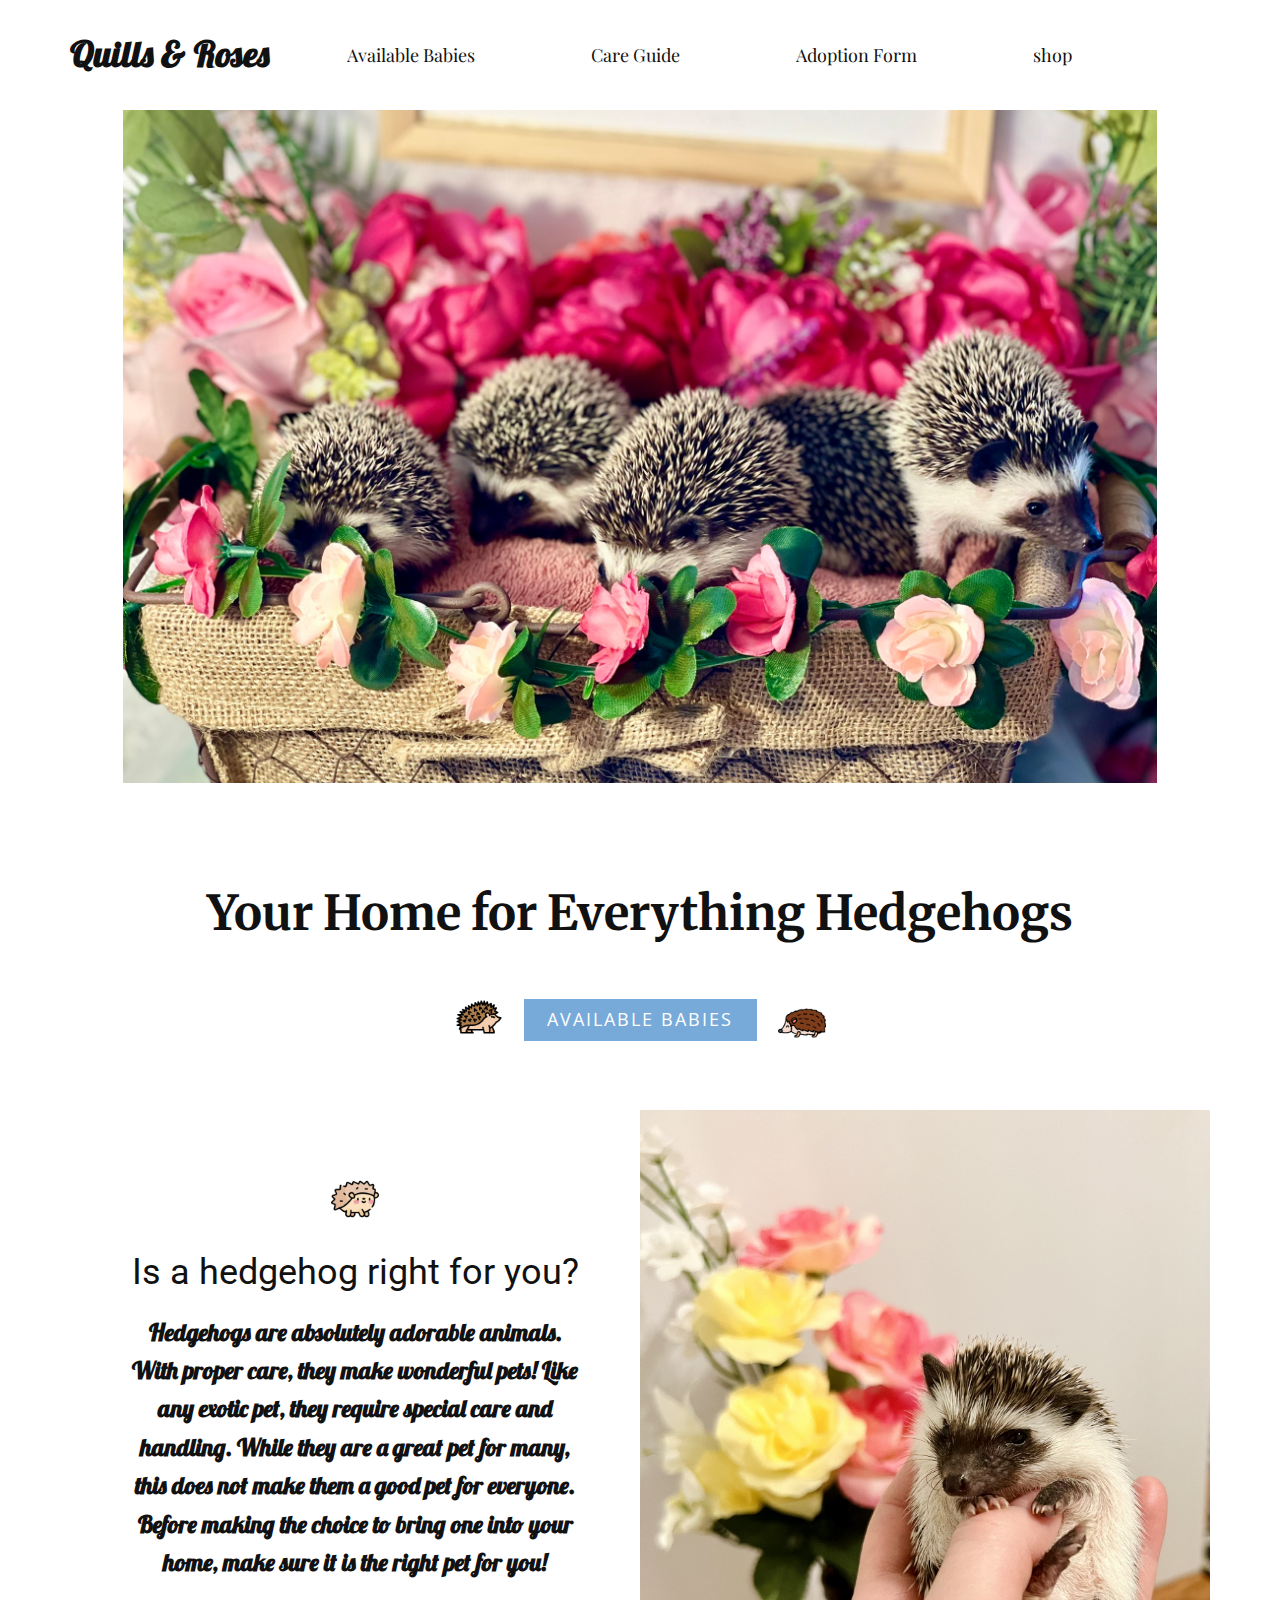
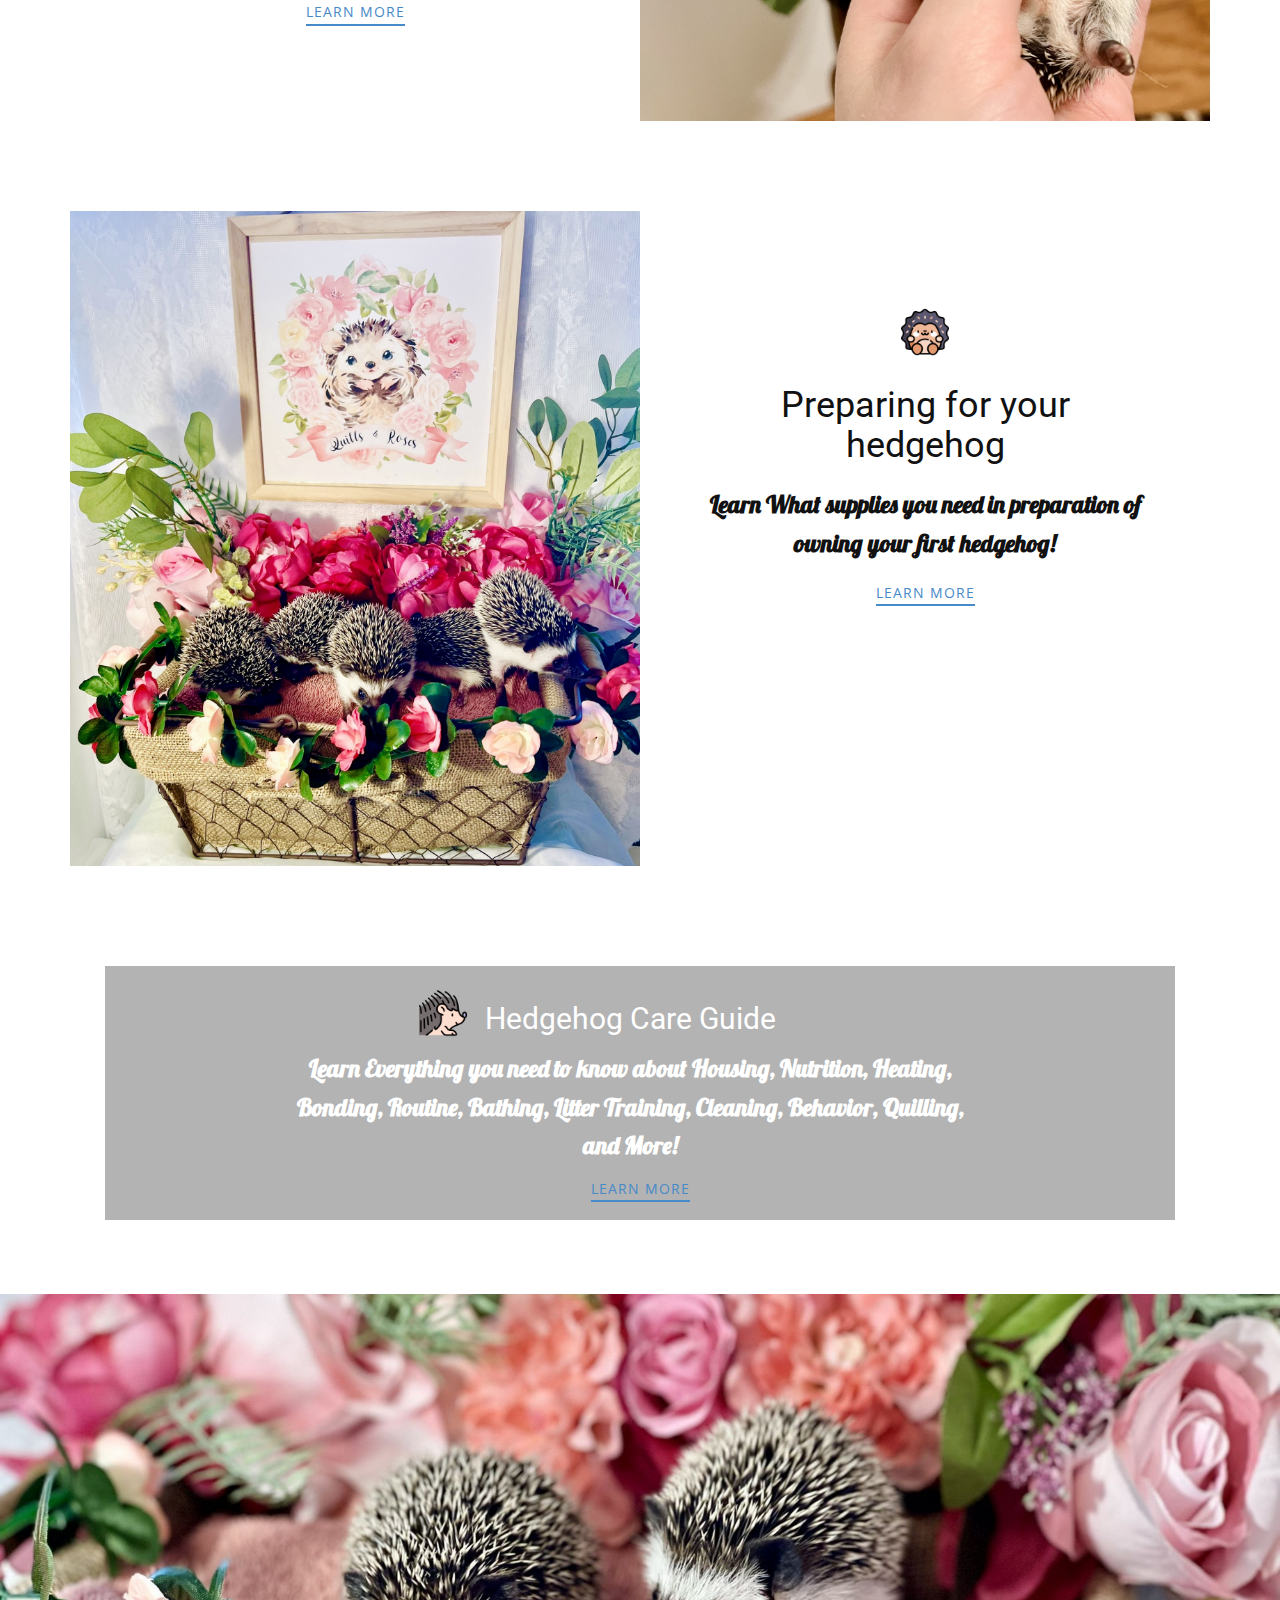
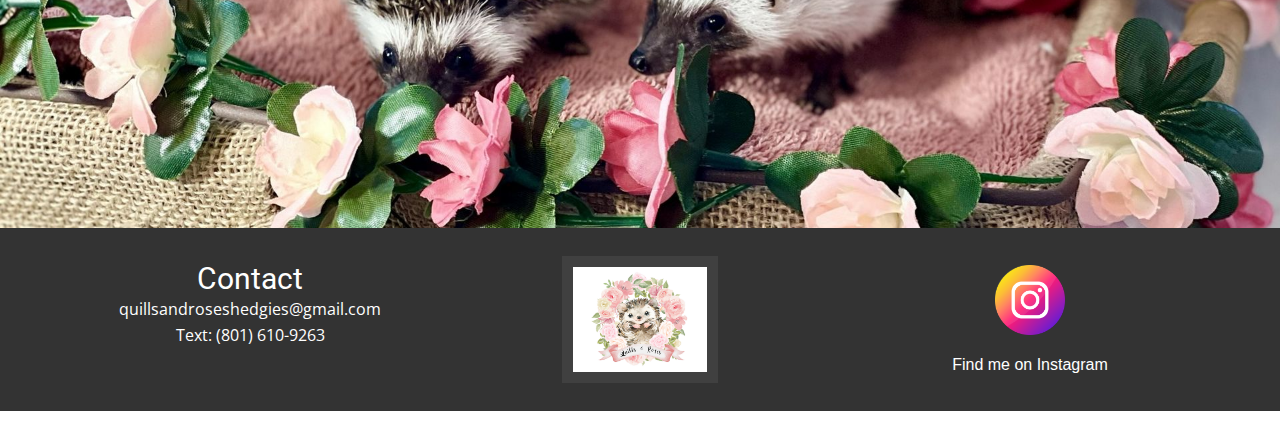
==== commit c0500551: "coordinate with home" ====
--- a/index.html
+++ b/index.html
@@ -1,5 +1,16 @@
 <!DOCTYPE html>
 <html style="font-size: 16px;" lang="en"><head>
+    <!-- Google tag (gtag.js) - Google Analytics -->
+    <script async src="https://www.googletagmanager.com/gtag/js?id=UA-225387368-1">
+    </script>
+    <script>
+      window.dataLayer = window.dataLayer || [];
+      function gtag(){dataLayer.push(arguments);}
+      gtag('js', new Date());
+
+      gtag('config', 'UA-225387368-1');
+    </script>
+    <link rel="shortcut icon" type="image/x-icon" href="favicon.ico?">
     <meta name="viewport" content="width=device-width, initial-scale=1.0">
     <meta charset="utf-8">
     <meta name="keywords" content="Design Perfection, ​Take a look on instagram">
@@ -172,16 +183,5 @@
           </div>
         </div>
       </div></footer>
-    <section class="u-backlink u-clearfix u-grey-80">
-      <a class="u-link" href="https://nicepage.com/website-templates" target="_blank">
-        <span>Website Templates</span>
-      </a>
-      <p class="u-text">
-        <span>created with</span>
-      </p>
-      <a class="u-link" href="" target="_blank">
-        <span>Website Builder Software</span>
-      </a>. 
-    </section>
   
 </body></html>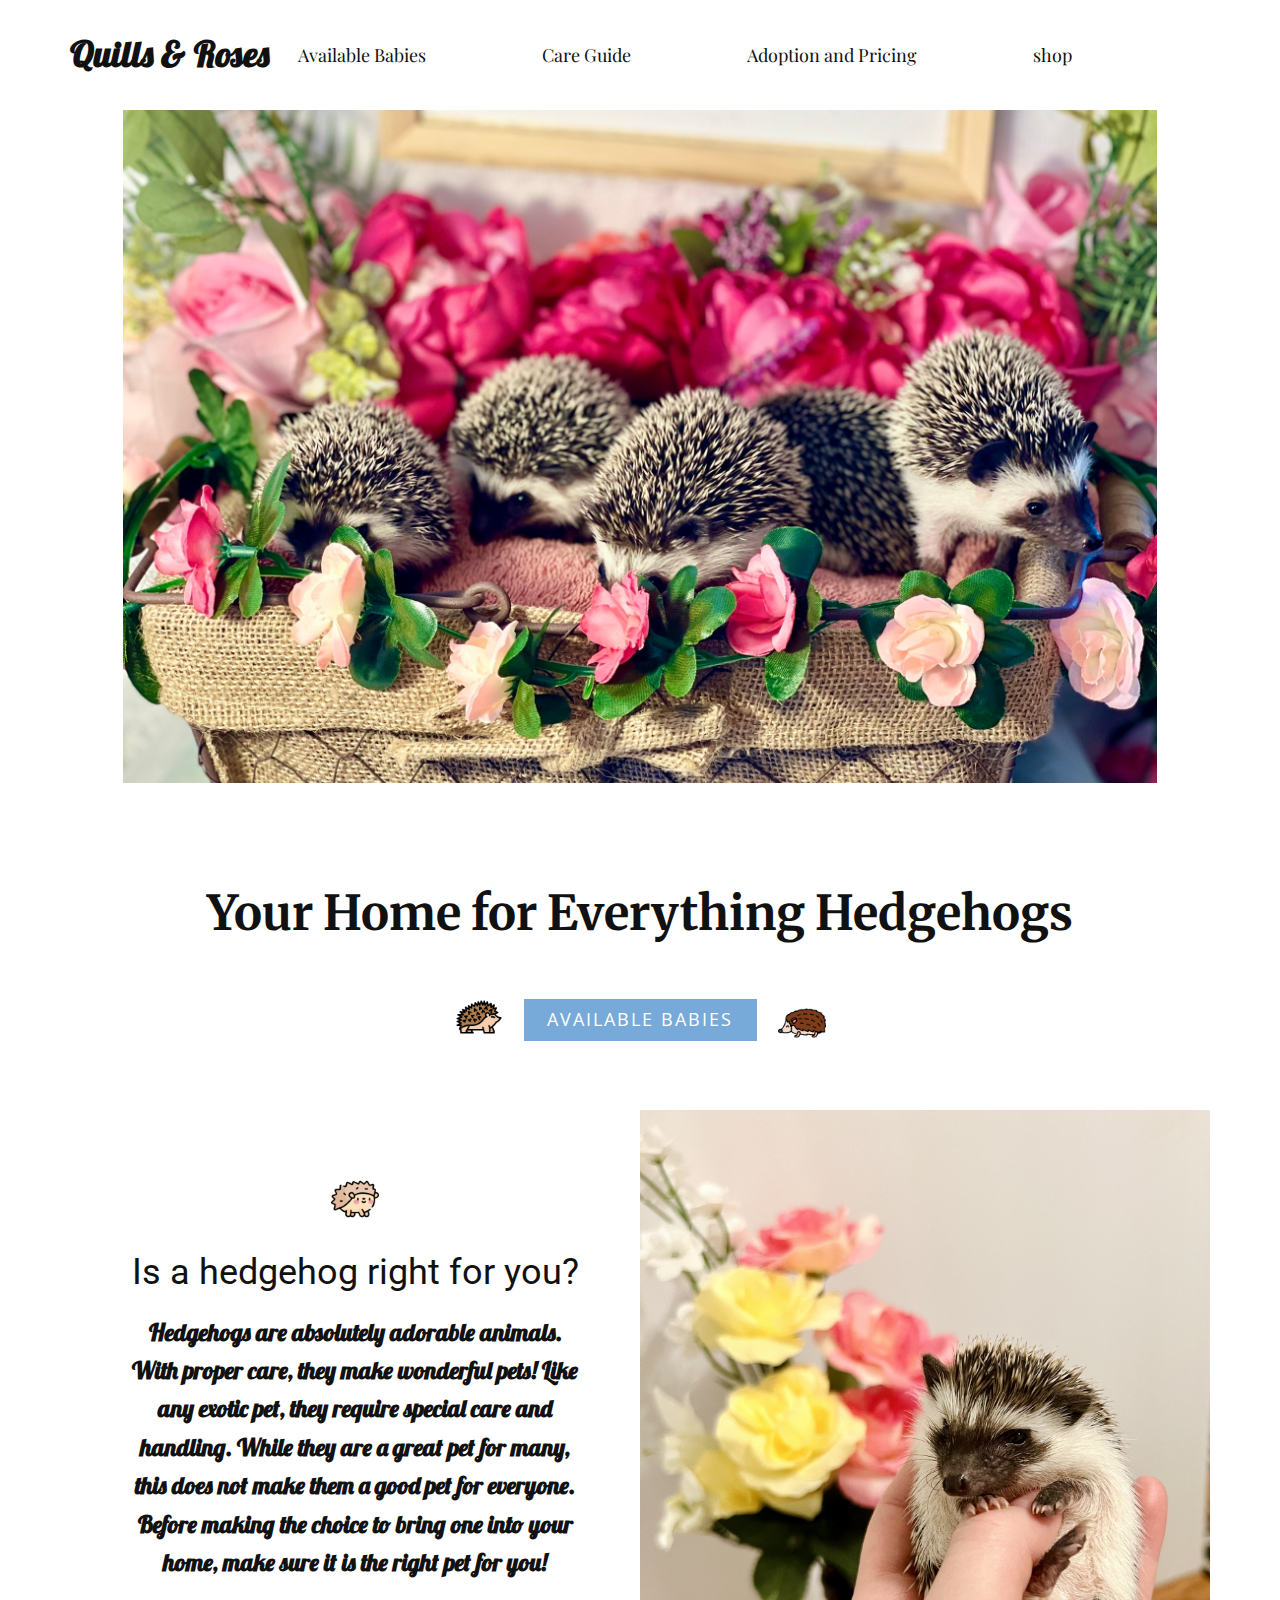
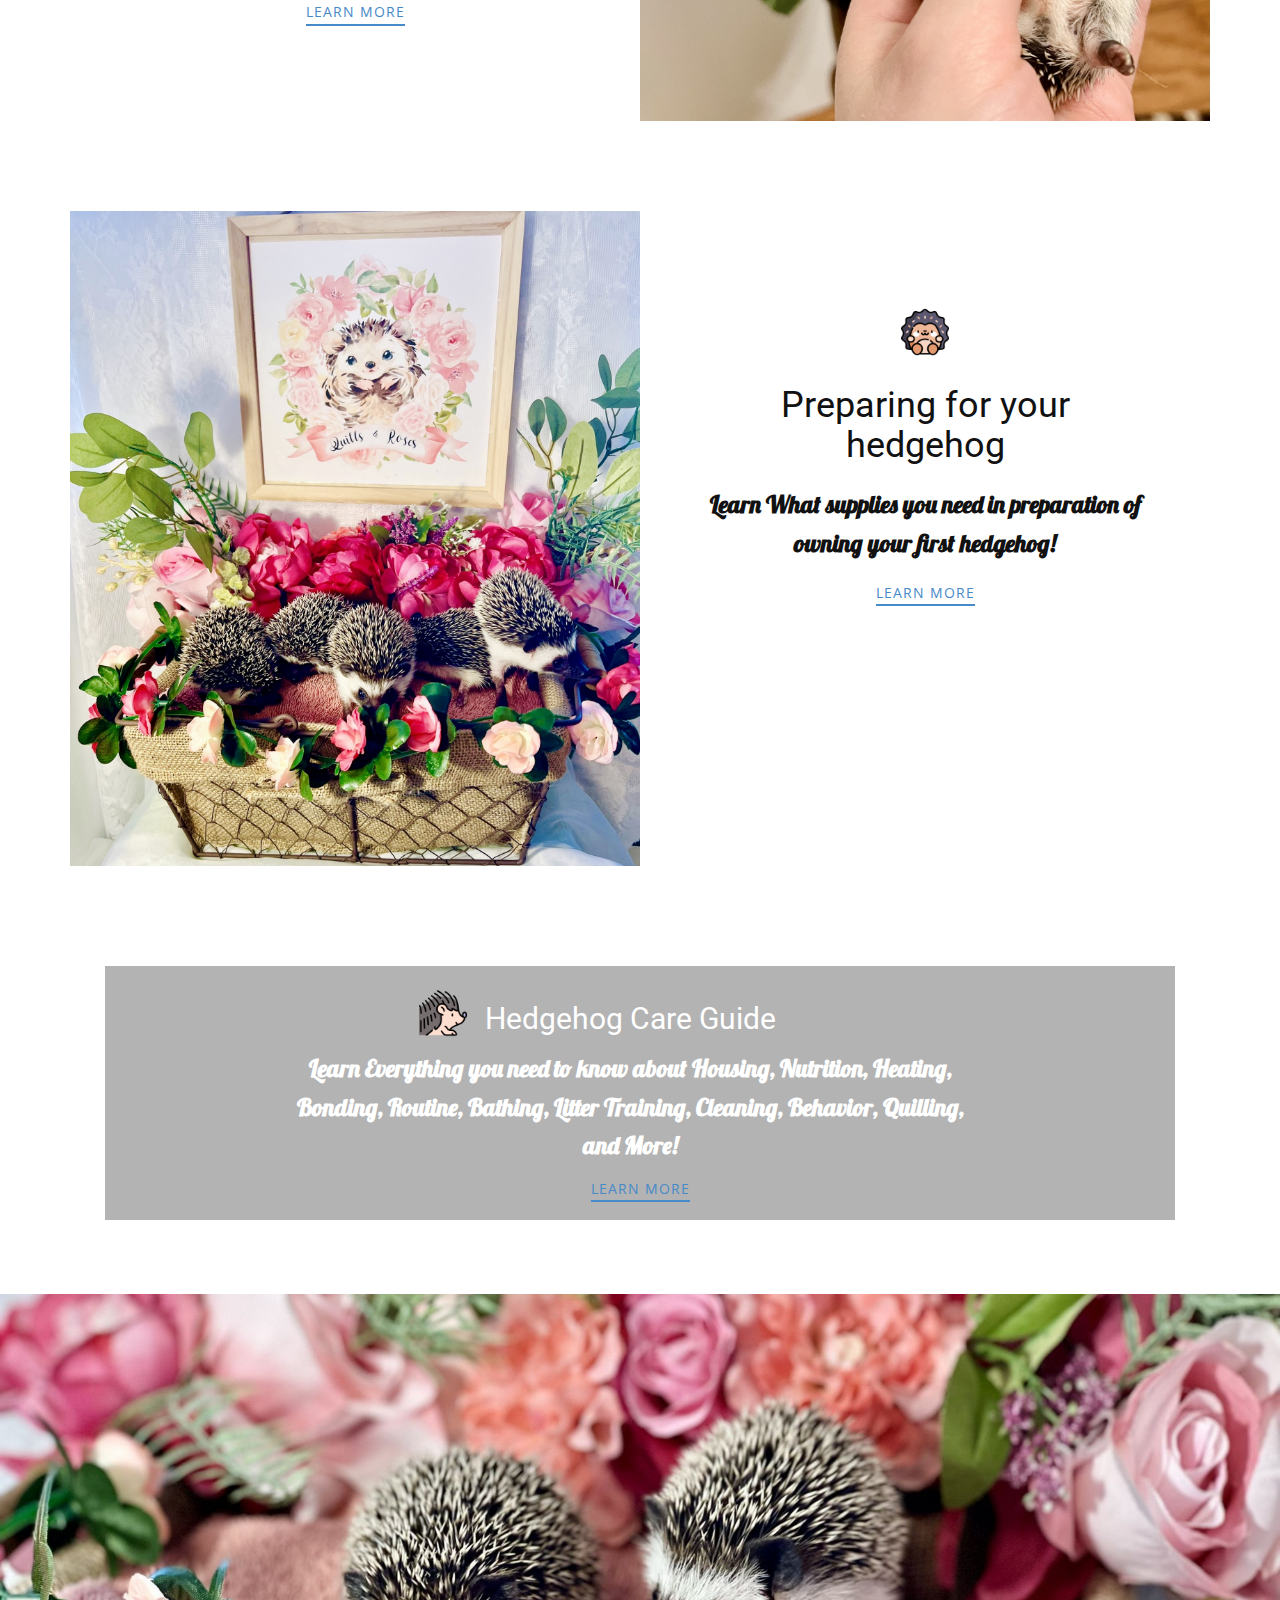
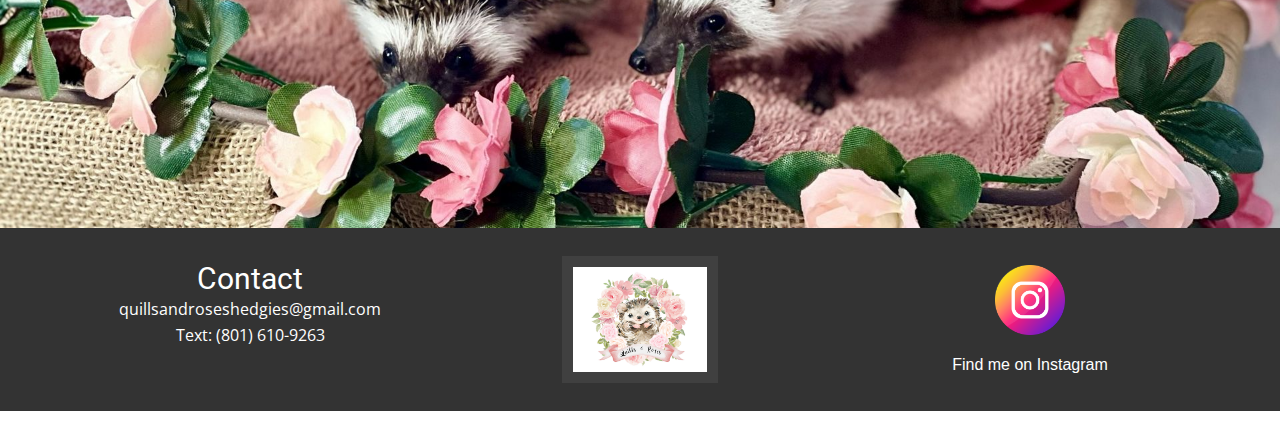
==== commit 29546c40: "No more adoption form" ====
--- a/index.html
+++ b/index.html
@@ -58,7 +58,7 @@
           <div class="u-custom-menu u-nav-container">
             <ul class="u-custom-font u-font-playfair-display u-nav u-unstyled u-nav-1"><li class="u-nav-item"><a class="u-button-style u-nav-link u-text-active-palette-1-base u-text-hover-palette-2-base" href="Available-Babies.html" style="padding: 10px 58px;">Available Babies</a>
 </li><li class="u-nav-item"><a class="u-button-style u-nav-link u-text-active-palette-1-base u-text-hover-palette-2-base" href="Guides.html" style="padding: 10px 58px;">Care Guide</a>
-</li><li class="u-nav-item"><a class="u-button-style u-nav-link u-text-active-palette-1-base u-text-hover-palette-2-base" href="Adoption-Form.html" style="padding: 10px 58px;">Adoption Form</a>
+</li><li class="u-nav-item"><a class="u-button-style u-nav-link u-text-active-palette-1-base u-text-hover-palette-2-base" href="Adoption-and-Pricing.html" style="padding: 10px 58px;">Adoption and Pricing</a>
 </li><li class="u-nav-item"><a class="u-button-style u-nav-link u-text-active-palette-1-base u-text-hover-palette-2-base" href="Shop.html" style="padding: 10px 58px;">shop</a>
 </li></ul>
           </div>
@@ -68,7 +68,7 @@
                 <div class="u-menu-close"></div>
                 <ul class="u-align-center u-nav u-popupmenu-items u-unstyled u-nav-2"><li class="u-nav-item"><a class="u-button-style u-nav-link" href="Available-Babies.html">Available Babies</a>
 </li><li class="u-nav-item"><a class="u-button-style u-nav-link" href="Guides.html">Care Guide</a>
-</li><li class="u-nav-item"><a class="u-button-style u-nav-link" href="Adoption-Form.html">Adoption Form</a>
+</li><li class="u-nav-item"><a class="u-button-style u-nav-link" href="Adoption-and-Pricing.html">Adoption and Pricing</a>
 </li><li class="u-nav-item"><a class="u-button-style u-nav-link" href="Shop.html">shop</a>
 </li></ul>
               </div>
